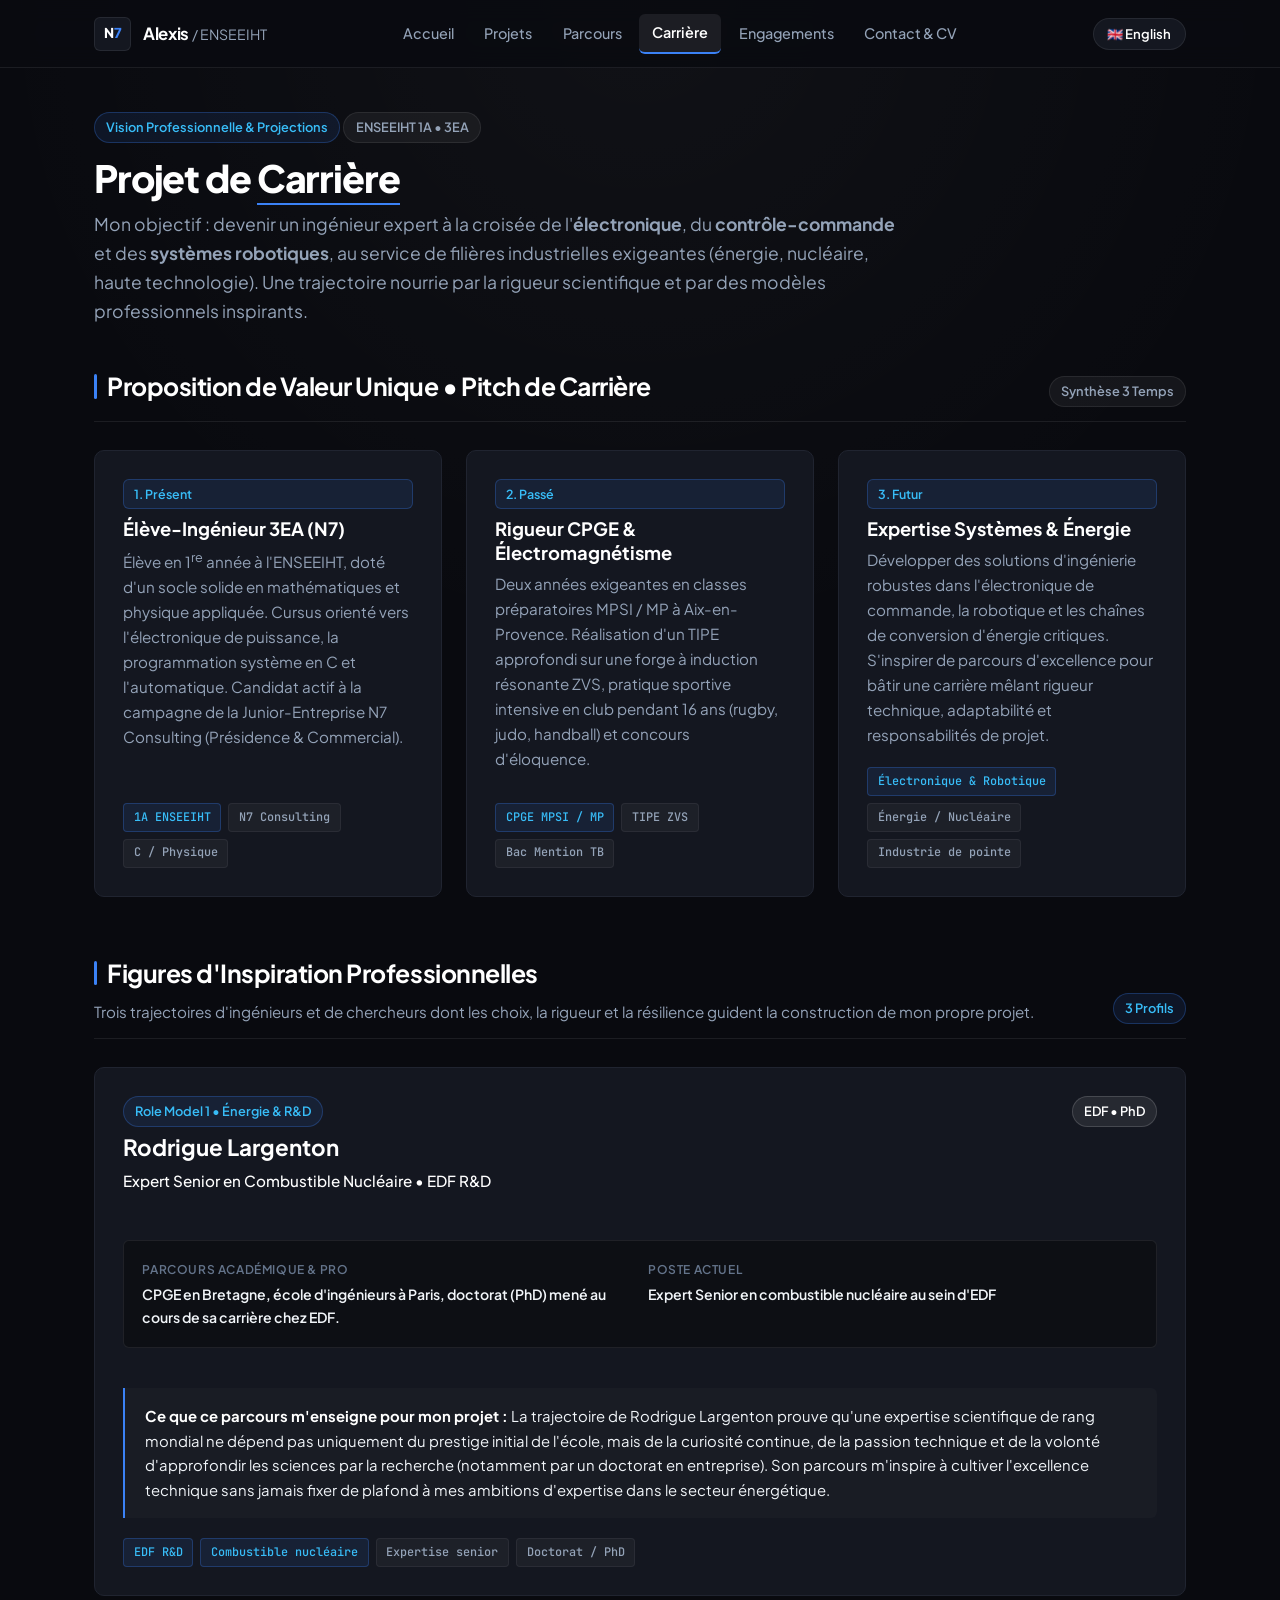
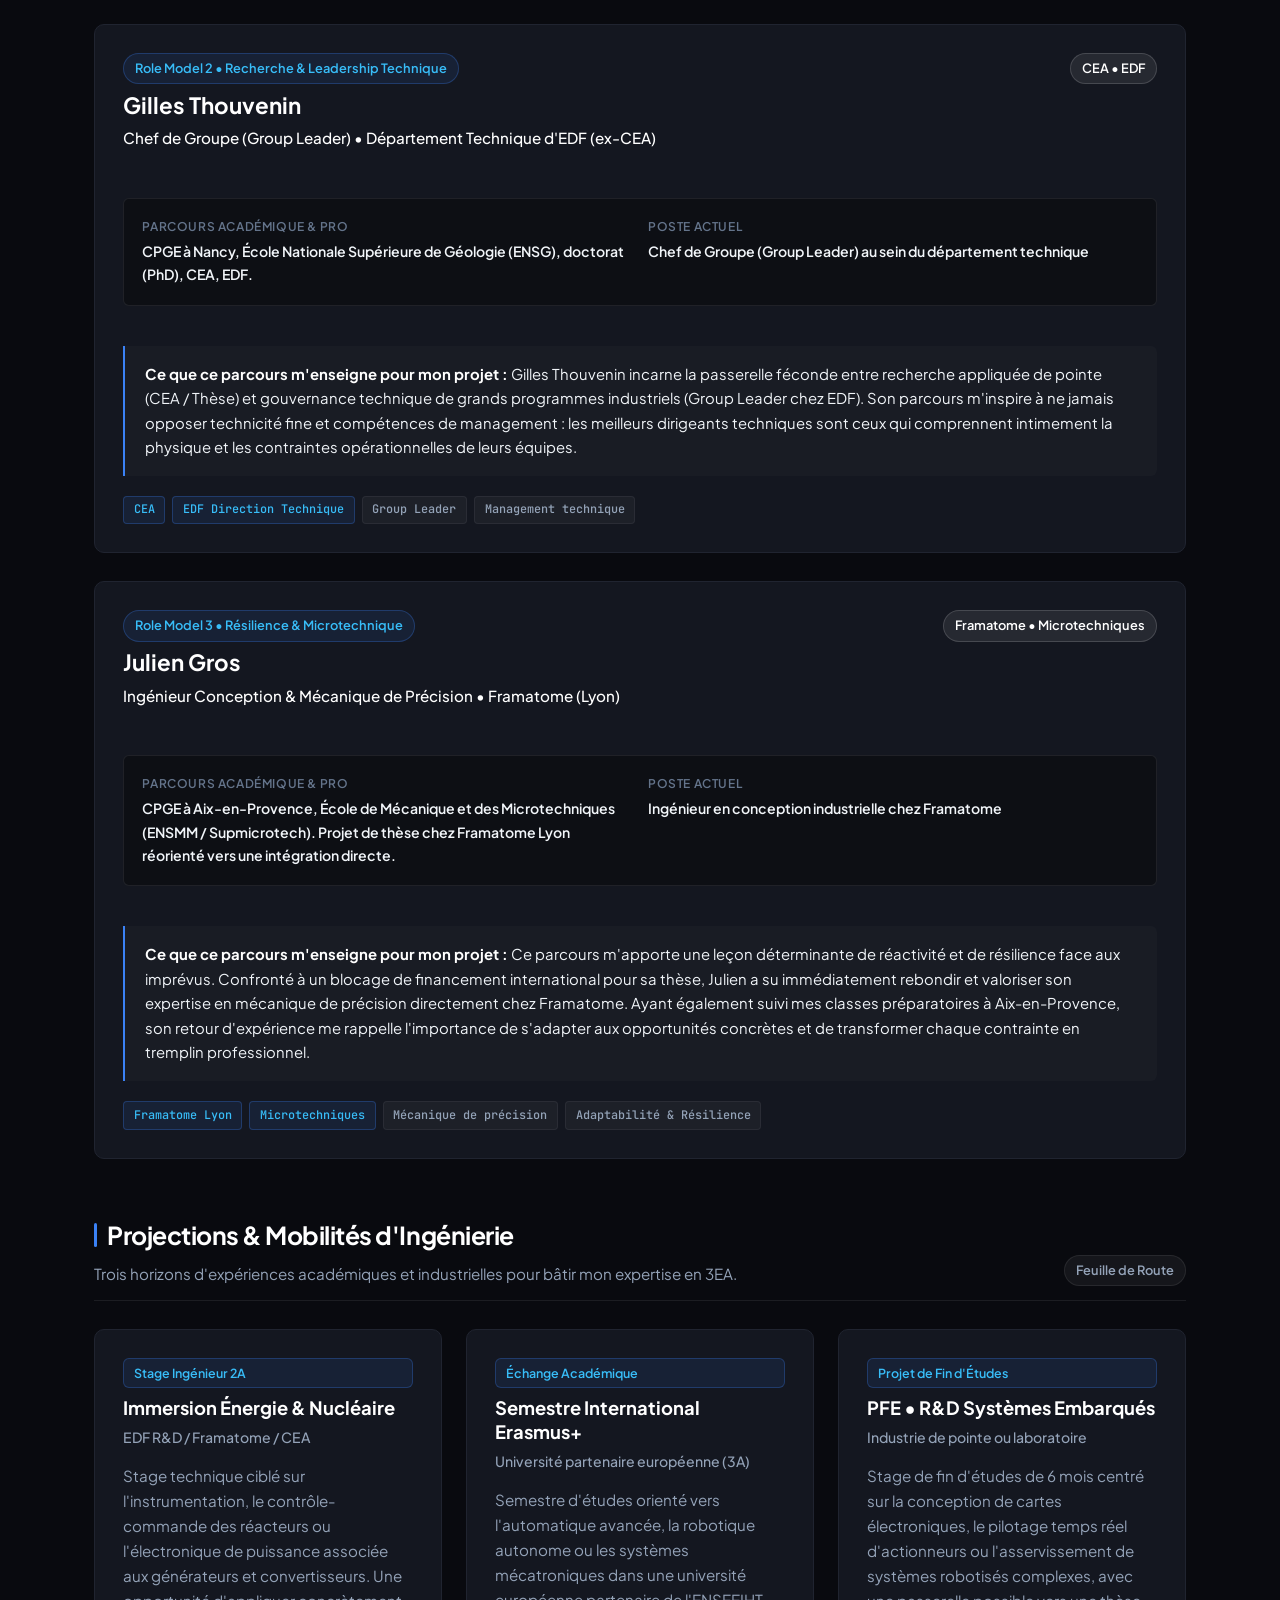
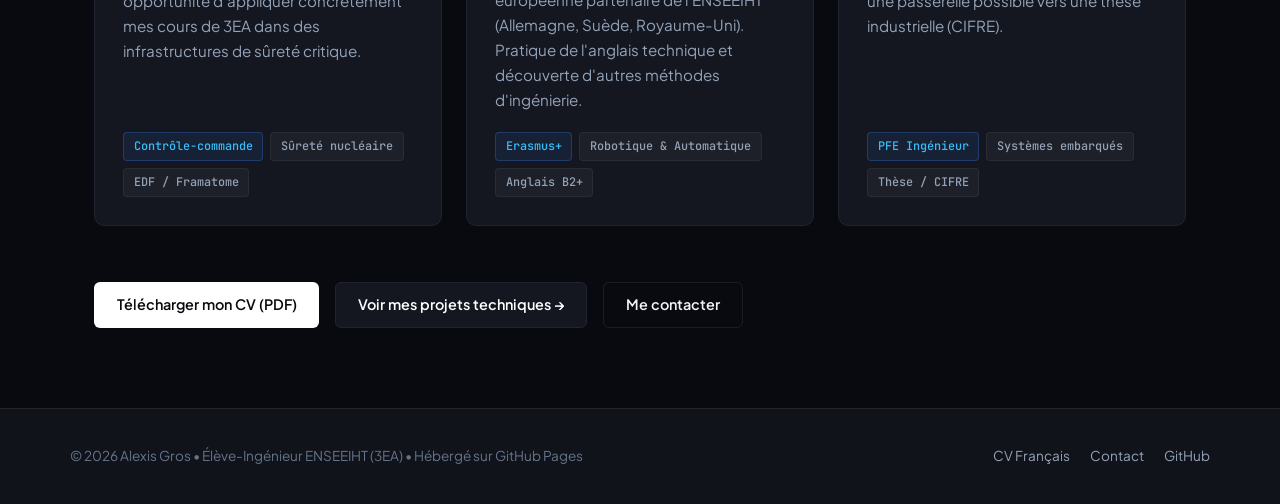
==== carriere.html @ be26bab7 "Ajout de la page Carriere avec pitch, 3 role models et mobilites" ====
<!DOCTYPE html>
<html lang="fr">
<head>
  <meta charset="UTF-8">
  <meta name="viewport" content="width=device-width, initial-scale=1.0">
  <meta name="description" content="Projet de carrière d'Alexis Gros — Élève-ingénieur à l'ENSEEIHT (3EA). Pitch professionnel, figures d'inspiration et projets de mobilité.">
  <title>Projet de Carrière — Alexis Gros (ENSEEIHT)</title>
  <link rel="stylesheet" href="./css/style.css">
</head>
<body>

  <!-- EN-TÊTE & NAVIGATION -->
  <header class="site-header">
    <div class="nav-container">
      <a href="./index.html" class="brand-link">
        <span class="brand-badge">N<span>7</span></span>
        <div>
          <span class="brand-text">Alexis</span>
          <span class="brand-sub">/ ENSEEIHT</span>
        </div>
      </a>

      <nav>
        <ul class="nav-menu">
          <li><a href="./index.html"><span class="lang-fr">Accueil</span><span class="lang-en">Home</span></a></li>
          <li><a href="./projets.html"><span class="lang-fr">Projets</span><span class="lang-en">Projects</span></a></li>
          <li><a href="./parcours.html"><span class="lang-fr">Parcours</span><span class="lang-en">Background</span></a></li>
          <li><a href="./carriere.html" class="active"><span class="lang-fr">Carrière</span><span class="lang-en">Careers</span></a></li>
          <li><a href="./engagements.html"><span class="lang-fr">Engagements</span><span class="lang-en">Leadership</span></a></li>
          <li><a href="./contact.html"><span class="lang-fr">Contact &amp; CV</span><span class="lang-en">Contact &amp; Resume</span></a></li>
        </ul>
      </nav>

      <div class="nav-actions">
        <button class="lang-toggle-btn" type="button" aria-label="Changer de langue">
          <span class="lang-fr">🇬🇧 English</span>
          <span class="lang-en">🇫🇷 Français</span>
        </button>
        <button class="mobile-toggle" type="button" aria-label="Menu" aria-expanded="false">☰</button>
      </div>
    </div>
  </header>

  <!-- CONTENU PRINCIPAL -->
  <main class="site-main">

    <div class="page-header">
      <div class="badges" style="margin-bottom: 0.75rem;">
        <span class="badge blue-detail"><span class="lang-fr">Vision Professionnelle &amp; Projections</span><span class="lang-en">Professional Vision &amp; Trajectory</span></span>
        <span class="badge">ENSEEIHT 1A &bull; 3EA</span>
      </div>
      <h1 class="page-title">
        <span class="lang-fr">Projet de <span class="accent">Carrière</span></span>
        <span class="lang-en">Career <span class="accent">Project</span></span>
      </h1>
      <p class="page-subtitle">
        <span class="lang-fr">
          Mon objectif : devenir un ingénieur expert à la croisée de l'<strong>électronique</strong>, du <strong>contrôle-commande</strong> et des <strong>systèmes robotiques</strong>, au service de filières industrielles exigeantes (énergie, nucléaire, haute technologie). Une trajectoire nourrie par la rigueur scientifique et par des modèles professionnels inspirants.
        </span>
        <span class="lang-en">
          My goal: to become an expert engineer at the intersection of <strong>electronics</strong>, <strong>control engineering</strong>, and <strong>robotics</strong>, serving high-consequence industries (energy, nuclear power, advanced systems). A trajectory forged by scientific rigor and guided by inspiring professional role models.
        </span>
      </p>
    </div>

    <!-- ELEVATOR PITCH / PROPOSITION DE VALEUR -->
    <div class="section-block">
      <div class="section-header-row">
        <h2 class="section-title">
          <span class="lang-fr">Proposition de Valeur Unique &bull; Pitch de Carrière</span>
          <span class="lang-en">Unique Value Proposition &bull; Career Pitch</span>
        </h2>
        <span class="badge"><span class="lang-fr">Synthèse 3 Temps</span><span class="lang-en">3-Stage Framework</span></span>
      </div>

      <div class="grid-3">
        <!-- 1. Présent -->
        <div class="card">
          <div class="project-badge-context"><span class="lang-fr">1. Présent</span><span class="lang-en">1. Present</span></div>
          <h3 class="card-title" style="font-size: 1.15rem;">
            <span class="lang-fr">Élève-Ingénieur 3EA (N7)</span>
            <span class="lang-en">3EA Engineering Student (N7)</span>
          </h3>
          <p class="card-desc">
            <span class="lang-fr">
              Élève en 1<sup>re</sup> année à l'ENSEEIHT, doté d'un socle solide en mathématiques et physique appliquée. Cursus orienté vers l'électronique de puissance, la programmation système en C et l'automatique. Candidat actif à la campagne de la Junior-Entreprise N7 Consulting (Présidence &amp; Commercial).
            </span>
            <span class="lang-en">
              First-year engineering student at ENSEEIHT with strong foundations in applied physics and mathematics. Focus on power electronics, low-level C programming, and control theory. Active candidate in N7 Consulting Junior Enterprise leadership campaign.
            </span>
          </p>
          <div class="tag-list">
            <span class="tag accent">1A ENSEEIHT</span>
            <span class="tag">N7 Consulting</span>
            <span class="tag">C / Physique</span>
          </div>
        </div>

        <!-- 2. Passé -->
        <div class="card">
          <div class="project-badge-context"><span class="lang-fr">2. Passé</span><span class="lang-en">2. Past</span></div>
          <h3 class="card-title" style="font-size: 1.15rem;">
            <span class="lang-fr">Rigueur CPGE &amp; Électromagnétisme</span>
            <span class="lang-en">CPGE Discipline &amp; Physics</span>
          </h3>
          <p class="card-desc">
            <span class="lang-fr">
              Deux années exigeantes en classes préparatoires MPSI / MP à Aix-en-Provence. Réalisation d'un TIPE approfondi sur une forge à induction résonante ZVS, pratique sportive intensive en club pendant 16 ans (rugby, judo, handball) et concours d'éloquence.
            </span>
            <span class="lang-en">
              Two demanding years in collegiate STEM preparatory classes (MPSI / MP) in Aix-en-Provence. Completed in-depth research on a ZVS resonant induction furnace (TIPE), 16 years of club athletics, and eloquence contests.
            </span>
          </p>
          <div class="tag-list">
            <span class="tag accent">CPGE MPSI / MP</span>
            <span class="tag">TIPE ZVS</span>
            <span class="tag">Bac Mention TB</span>
          </div>
        </div>

        <!-- 3. Futur -->
        <div class="card">
          <div class="project-badge-context"><span class="lang-fr">3. Futur</span><span class="lang-en">3. Future</span></div>
          <h3 class="card-title" style="font-size: 1.15rem;">
            <span class="lang-fr">Expertise Systèmes &amp; Énergie</span>
            <span class="lang-en">Systems &amp; Energy Expertise</span>
          </h3>
          <p class="card-desc">
            <span class="lang-fr">
              Développer des solutions d'ingénierie robustes dans l'électronique de commande, la robotique et les chaînes de conversion d'énergie critiques. S'inspirer de parcours d'excellence pour bâtir une carrière mêlant rigueur technique, adaptabilité et responsabilités de projet.
            </span>
            <span class="lang-en">
              Engineer dependable solutions in electronic control systems, autonomous robotics, and critical energy conversion loops. Build a career combining technical mastery, adaptability, and high-stakes engineering leadership.
            </span>
          </p>
          <div class="tag-list">
            <span class="tag accent">Électronique &amp; Robotique</span>
            <span class="tag">Énergie / Nucléaire</span>
            <span class="tag">Industrie de pointe</span>
          </div>
        </div>
      </div>
    </div>

    <!-- FIGURES D'INSPIRATION / ROLE MODELS -->
    <div class="section-block">
      <div class="section-header-row">
        <div>
          <h2 class="section-title">
            <span class="lang-fr">Figures d'Inspiration Professionnelles</span>
            <span class="lang-en">Professional Role Models</span>
          </h2>
          <p style="font-size: 0.95rem; color: var(--text-secondary); margin-top: 0.35rem; margin-bottom: 0;">
            <span class="lang-fr">Trois trajectoires d'ingénieurs et de chercheurs dont les choix, la rigueur et la résilience guident la construction de mon propre projet.</span>
            <span class="lang-en">Three engineer and researcher trajectories whose choices, technical discipline, and resilience guide my career choices.</span>
          </p>
        </div>
        <span class="badge blue-detail">3 Profils</span>
      </div>

      <div class="grid-1" style="gap: 1.75rem;">

        <!-- ROLE MODEL 1 : RODRIGUE LARGENTON -->
        <article class="card">
          <div style="display: flex; justify-content: space-between; align-items: flex-start; flex-wrap: wrap; gap: 0.75rem; margin-bottom: 0.85rem;">
            <div>
              <span class="badge blue-detail" style="margin-bottom: 0.4rem;">Role Model 1 &bull; Énergie &amp; R&amp;D</span>
              <h3 class="card-title" style="font-size: 1.4rem;">Rodrigue Largenton</h3>
              <div class="card-subtitle" style="font-size: 0.95rem; color: var(--text-white);">
                <span class="lang-fr">Expert Senior en Combustible Nucléaire &bull; EDF R&amp;D</span>
                <span class="lang-en">Senior Expert in Nuclear Fuel &bull; EDF R&amp;D</span>
              </div>
            </div>
            <span class="badge white">EDF &bull; PhD</span>
          </div>

          <div class="project-specs">
            <div class="spec-item">
              <div class="spec-label"><span class="lang-fr">Parcours académique &amp; pro</span><span class="lang-en">Career Path</span></div>
              <div class="spec-value">
                <span class="lang-fr">CPGE en Bretagne, école d'ingénieurs à Paris, doctorat (PhD) mené au cours de sa carrière chez EDF.</span>
                <span class="lang-en">Preparatory classes in Brittany, Paris engineering school, PhD completed during his career at EDF.</span>
              </div>
            </div>
            <div class="spec-item">
              <div class="spec-label"><span class="lang-fr">Poste actuel</span><span class="lang-en">Current Role</span></div>
              <div class="spec-value">
                <span class="lang-fr">Expert Senior en combustible nucléaire au sein d'EDF</span>
                <span class="lang-en">Senior Expert in nuclear fuel engineering at EDF</span>
              </div>
            </div>
          </div>

          <div class="project-note">
            <strong><span class="lang-fr">Ce que ce parcours m'enseigne pour mon projet :</span><span class="lang-en">Key Takeaways for My Career:</span></strong>
            <span class="lang-fr">
              La trajectoire de Rodrigue Largenton prouve qu'une expertise scientifique de rang mondial ne dépend pas uniquement du prestige initial de l'école, mais de la curiosité continue, de la passion technique et de la volonté d'approfondir les sciences par la recherche (notamment par un doctorat en entreprise). Son parcours m'inspire à cultiver l'excellence technique sans jamais fixer de plafond à mes ambitions d'expertise dans le secteur énergétique.
            </span>
            <span class="lang-en">
              Rodrigue Largenton's trajectory demonstrates that top-tier scientific expertise is not dictated solely by early academic prestige, but by relentless curiosity, technical dedication, and continuous doctoral-level research within industry. His path inspires me to pursue technical excellence and consider industrial research in the energy sector.
            </span>
          </div>

          <div class="tag-list">
            <span class="tag accent">EDF R&amp;D</span>
            <span class="tag accent">Combustible nucléaire</span>
            <span class="tag">Expertise senior</span>
            <span class="tag">Doctorat / PhD</span>
          </div>
        </article>

        <!-- ROLE MODEL 2 : GILLES THOUVENIN -->
        <article class="card">
          <div style="display: flex; justify-content: space-between; align-items: flex-start; flex-wrap: wrap; gap: 0.75rem; margin-bottom: 0.85rem;">
            <div>
              <span class="badge blue-detail" style="margin-bottom: 0.4rem;">Role Model 2 &bull; Recherche &amp; Leadership Technique</span>
              <h3 class="card-title" style="font-size: 1.4rem;">Gilles Thouvenin</h3>
              <div class="card-subtitle" style="font-size: 0.95rem; color: var(--text-white);">
                <span class="lang-fr">Chef de Groupe (Group Leader) &bull; Département Technique d'EDF (ex-CEA)</span>
                <span class="lang-en">Group Leader &bull; Technical Department at EDF (ex-CEA)</span>
              </div>
            </div>
            <span class="badge white">CEA &bull; EDF</span>
          </div>

          <div class="project-specs">
            <div class="spec-item">
              <div class="spec-label"><span class="lang-fr">Parcours académique &amp; pro</span><span class="lang-en">Career Path</span></div>
              <div class="spec-value">
                <span class="lang-fr">CPGE à Nancy, École Nationale Supérieure de Géologie (ENSG), doctorat (PhD), CEA, EDF.</span>
                <span class="lang-en">Preparatory classes in Nancy, ENSG engineering school, PhD, research at CEA, then EDF engineering.</span>
              </div>
            </div>
            <div class="spec-item">
              <div class="spec-label"><span class="lang-fr">Poste actuel</span><span class="lang-en">Current Role</span></div>
              <div class="spec-value">
                <span class="lang-fr">Chef de Groupe (Group Leader) au sein du département technique</span>
                <span class="lang-en">Group Leader at the EDF technical department</span>
              </div>
            </div>
          </div>

          <div class="project-note">
            <strong><span class="lang-fr">Ce que ce parcours m'enseigne pour mon projet :</span><span class="lang-en">Key Takeaways for My Career:</span></strong>
            <span class="lang-fr">
              Gilles Thouvenin incarne la passerelle féconde entre recherche appliquée de pointe (CEA / Thèse) et gouvernance technique de grands programmes industriels (Group Leader chez EDF). Son parcours m'inspire à ne jamais opposer technicité fine et compétences de management : les meilleurs dirigeants techniques sont ceux qui comprennent intimement la physique et les contraintes opérationnelles de leurs équipes.
            </span>
            <span class="lang-en">
              Gilles Thouvenin exemplifies the powerful connection between advanced applied research (CEA / PhD) and high-level industrial governance (Group Leader at EDF). His path demonstrates that technical depth and engineering management reinforce each other: top technical leaders are those with deep grounding in physical and operational constraints.
            </span>
          </div>

          <div class="tag-list">
            <span class="tag accent">CEA</span>
            <span class="tag accent">EDF Direction Technique</span>
            <span class="tag">Group Leader</span>
            <span class="tag">Management technique</span>
          </div>
        </article>

        <!-- ROLE MODEL 3 : JULIEN GROS -->
        <article class="card">
          <div style="display: flex; justify-content: space-between; align-items: flex-start; flex-wrap: wrap; gap: 0.75rem; margin-bottom: 0.85rem;">
            <div>
              <span class="badge blue-detail" style="margin-bottom: 0.4rem;">Role Model 3 &bull; Résilience &amp; Microtechnique</span>
              <h3 class="card-title" style="font-size: 1.4rem;">Julien Gros</h3>
              <div class="card-subtitle" style="font-size: 0.95rem; color: var(--text-white);">
                <span class="lang-fr">Ingénieur Conception &amp; Mécanique de Précision &bull; Framatome (Lyon)</span>
                <span class="lang-en">Design &amp; Precision Engineering Specialist &bull; Framatome (Lyon)</span>
              </div>
            </div>
            <span class="badge white">Framatome &bull; Microtechniques</span>
          </div>

          <div class="project-specs">
            <div class="spec-item">
              <div class="spec-label"><span class="lang-fr">Parcours académique &amp; pro</span><span class="lang-en">Career Path</span></div>
              <div class="spec-value">
                <span class="lang-fr">CPGE à Aix-en-Provence, École de Mécanique et des Microtechniques (ENSMM / Supmicrotech). Projet de thèse chez Framatome Lyon réorienté vers une intégration directe.</span>
                <span class="lang-en">CPGE in Aix-en-Provence, ENSMM microtechnology engineering. PhD plans at Framatome Lyon pivoted into direct career start.</span>
              </div>
            </div>
            <div class="spec-item">
              <div class="spec-label"><span class="lang-fr">Poste actuel</span><span class="lang-en">Current Role</span></div>
              <div class="spec-value">
                <span class="lang-fr">Ingénieur en conception industrielle chez Framatome</span>
                <span class="lang-en">Design engineer at Framatome nuclear components</span>
              </div>
            </div>
          </div>

          <div class="project-note">
            <strong><span class="lang-fr">Ce que ce parcours m'enseigne pour mon projet :</span><span class="lang-en">Key Takeaways for My Career:</span></strong>
            <span class="lang-fr">
              Ce parcours m'apporte une leçon déterminante de réactivité et de résilience face aux imprévus. Confronté à un blocage de financement international pour sa thèse, Julien a su immédiatement rebondir et valoriser son expertise en mécanique de précision directement chez Framatome. Ayant également suivi mes classes préparatoires à Aix-en-Provence, son retour d'expérience me rappelle l'importance de s'adapter aux opportunités concrètes et de transformer chaque contrainte en tremplin professionnel.
            </span>
            <span class="lang-en">
              This journey offers a vital lesson in resilience and agility. Faced with an international sponsorship constraint for his thesis, Julien immediately pivoted and deployed his microtechnology precision expertise directly into Framatome's nuclear components division. Sharing the same CPGE preparatory background in Aix-en-Provence, his experience reminds me to adapt swiftly and turn unforeseen challenges into career springboards.
            </span>
          </div>

          <div class="tag-list">
            <span class="tag accent">Framatome Lyon</span>
            <span class="tag accent">Microtechniques</span>
            <span class="tag">Mécanique de précision</span>
            <span class="tag">Adaptabilité &amp; Résilience</span>
          </div>
        </article>

      </div>
    </div>

    <!-- PROJETS DE MOBILITÉ & EXPÉRIENCES CIBLES -->
    <div class="section-block">
      <div class="section-header-row">
        <div>
          <h2 class="section-title">
            <span class="lang-fr">Projections &amp; Mobilités d'Ingénierie</span>
            <span class="lang-en">Engineering Milestones &amp; Mobility</span>
          </h2>
          <p style="font-size: 0.95rem; color: var(--text-secondary); margin-top: 0.35rem; margin-bottom: 0;">
            <span class="lang-fr">Trois horizons d'expériences académiques et industrielles pour bâtir mon expertise en 3EA.</span>
            <span class="lang-en">Three academic and industrial targets structured to build my 3EA specialization.</span>
          </p>
        </div>
        <span class="badge"><span class="lang-fr">Feuille de Route</span><span class="lang-en">Roadmap</span></span>
      </div>

      <div class="grid-3">

        <!-- Mobilité 1 -->
        <div class="card">
          <div class="project-badge-context"><span class="lang-fr">Stage Ingénieur 2A</span><span class="lang-en">2nd Year Internship</span></div>
          <h3 class="card-title" style="font-size: 1.15rem;">
            <span class="lang-fr">Immersion Énergie &amp; Nucléaire</span>
            <span class="lang-en">Energy &amp; Nuclear Immersion</span>
          </h3>
          <div class="card-subtitle">
            <span class="lang-fr">EDF R&amp;D / Framatome / CEA</span>
            <span class="lang-en">EDF R&amp;D / Framatome / CEA</span>
          </div>
          <p class="card-desc">
            <span class="lang-fr">
              Stage technique ciblé sur l'instrumentation, le contrôle-commande des réacteurs ou l'électronique de puissance associée aux générateurs et convertisseurs. Une opportunité d'appliquer concrètement mes cours de 3EA dans des infrastructures de sûreté critique.
            </span>
            <span class="lang-en">
              Engineering internship focused on instrumentation, reactor control loops, or power electronics for conversion systems. An opportunity to deploy 3EA engineering fundamentals in mission-critical safety environments.
            </span>
          </p>
          <div class="tag-list">
            <span class="tag accent">Contrôle-commande</span>
            <span class="tag">Sûreté nucléaire</span>
            <span class="tag">EDF / Framatome</span>
          </div>
        </div>

        <!-- Mobilité 2 -->
        <div class="card">
          <div class="project-badge-context"><span class="lang-fr">Échange Académique</span><span class="lang-en">Academic Exchange</span></div>
          <h3 class="card-title" style="font-size: 1.15rem;">
            <span class="lang-fr">Semestre International Erasmus+</span>
            <span class="lang-en">International Erasmus+ Semester</span>
          </h3>
          <div class="card-subtitle">
            <span class="lang-fr">Université partenaire européenne (3A)</span>
            <span class="lang-en">European Partner University (Year 3)</span>
          </div>
          <p class="card-desc">
            <span class="lang-fr">
              Semestre d'études orienté vers l'automatique avancée, la robotique autonome ou les systèmes mécatroniques dans une université européenne partenaire de l'ENSEEIHT (Allemagne, Suède, Royaume-Uni). Pratique de l'anglais technique et découverte d'autres méthodes d'ingénierie.
            </span>
            <span class="lang-en">
              Exchange semester in advanced control theory, autonomous robotics, or mechatronics at an ENSEEIHT European partner university. Immersion in technical English and multinational engineering methodologies.
            </span>
          </p>
          <div class="tag-list">
            <span class="tag accent">Erasmus+</span>
            <span class="tag">Robotique &amp; Automatique</span>
            <span class="tag">Anglais B2+</span>
          </div>
        </div>

        <!-- Mobilité 3 -->
        <div class="card">
          <div class="project-badge-context"><span class="lang-fr">Projet de Fin d'Études</span><span class="lang-en">Master's Thesis / PFE</span></div>
          <h3 class="card-title" style="font-size: 1.15rem;">
            <span class="lang-fr">PFE &bull; R&amp;D Systèmes Embarqués</span>
            <span class="lang-en">Master Thesis &bull; Embedded R&amp;D</span>
          </h3>
          <div class="card-subtitle">
            <span class="lang-fr">Industrie de pointe ou laboratoire</span>
            <span class="lang-en">Advanced Industry or Research Lab</span>
          </div>
          <p class="card-desc">
            <span class="lang-fr">
              Stage de fin d'études de 6 mois centré sur la conception de cartes électroniques, le pilotage temps réel d'actionneurs ou l'asservissement de systèmes robotisés complexes, avec une passerelle possible vers une thèse industrielle (CIFRE).
            </span>
            <span class="lang-en">
              6-month capstone thesis centered on custom PCB hardware design, real-time actuator control, or advanced robotic feedback systems, keeping open the possibility of an industrial PhD (CIFRE).
            </span>
          </p>
          <div class="tag-list">
            <span class="tag accent">PFE Ingénieur</span>
            <span class="tag">Systèmes embarqués</span>
            <span class="tag">Thèse / CIFRE</span>
          </div>
        </div>

      </div>
    </div>

    <!-- BOUTONS D'ACTION -->
    <div style="display: flex; gap: 1rem; flex-wrap: wrap; margin-top: 1rem;">
      <a href="./cv.pdf" target="_blank" class="btn btn-primary">
        <span class="lang-fr">Télécharger mon CV (PDF)</span>
        <span class="lang-en">Download Resume (PDF)</span>
      </a>
      <a href="./projets.html" class="btn btn-secondary">
        <span class="lang-fr">Voir mes projets techniques &rarr;</span>
        <span class="lang-en">View Technical Projects &rarr;</span>
      </a>
      <a href="./contact.html" class="btn btn-outline">
        <span class="lang-fr">Me contacter</span>
        <span class="lang-en">Contact Me</span>
      </a>
    </div>

  </main>

  <!-- PIED DE PAGE -->
  <footer class="site-footer">
    <div class="footer-content">
      <div>
        &copy; 2026 Alexis Gros &bull; Élève-Ingénieur ENSEEIHT (3EA) &bull; 
        <span class="lang-fr">Hébergé sur GitHub Pages</span>
        <span class="lang-en">Hosted on GitHub Pages</span>
      </div>
      <div class="footer-links">
        <a href="./cv.pdf" target="_blank"><span class="lang-fr">CV Français</span><span class="lang-en">French Resume</span></a>
        <a href="./contact.html">Contact</a>
        <a href="https://github.com/Alexis-Gros/portfolio" target="_blank" rel="noopener">GitHub</a>
      </div>
    </div>
  </footer>

  <script src="./js/main.js"></script>
</body>
</html>
---- css/style.css ----
/* ==========================================================================
   E-PORTFOLIO ALEXIS GROS - ENSEEIHT 3EA
   Palette : Monochrome moderne (Nuances de Noir & Blanc, Détails en Bleu)
   ========================================================================== */

@import url('https://fonts.googleapis.com/css2?family=Plus+Jakarta+Sans:wght@300;400;500;600;700;800&family=JetBrains+Mono:wght@400;500;600&display=swap');

:root {
  /* Nuances sombres (Noirs profonds, anthracite, ardoise sobre) */
  --bg-body: #090a0f;
  --bg-surface: #11131a;
  --bg-card: #141720;
  --bg-card-hover: #1b1e2a;
  --bg-subtle: #222634;
  
  /* Nuances de blanc & gris clair */
  --text-white: #ffffff;
  --text-primary: #f1f5f9;
  --text-secondary: #94a3b8;
  --text-muted: #64748b;
  
  /* Détails en bleu (Accents précis et mesurés) */
  --blue-primary: #2563eb;
  --blue-hover: #1d4ed8;
  --blue-accent: #3b82f6;
  --blue-cyan: #38bdf8;
  --blue-subtle: rgba(59, 130, 246, 0.10);
  --blue-subtle-border: rgba(59, 130, 246, 0.28);
  
  /* Bordures monochromes */
  --border-subtle: rgba(255, 255, 255, 0.08);
  --border-card: #202430;
  --border-focus: rgba(59, 130, 246, 0.45);
  
  /* Ombres sobres */
  --shadow-sm: 0 2px 8px rgba(0, 0, 0, 0.5);
  --shadow-md: 0 8px 24px -4px rgba(0, 0, 0, 0.6);
  --shadow-lg: 0 16px 36px -6px rgba(0, 0, 0, 0.7);
  
  /* Rayons & Transitions */
  --radius-sm: 6px;
  --radius-md: 10px;
  --radius-lg: 16px;
  --radius-full: 9999px;
  --transition: all 0.2s cubic-bezier(0.16, 1, 0.3, 1);
}

/* --------------------------------------------------
   BILINGUISME INSTANTANÉ (CSS Pur)
   -------------------------------------------------- */
html[lang="fr"] .lang-en {
  display: none !important;
}
html[lang="en"] .lang-fr {
  display: none !important;
}

/* --------------------------------------------------
   RESET & BASE
   -------------------------------------------------- */
*, *::before, *::after {
  box-sizing: border-box;
  margin: 0;
  padding: 0;
}

html {
  scroll-behavior: smooth;
  font-size: 16px;
}

body {
  font-family: 'Plus Jakarta Sans', -apple-system, BlinkMacSystemFont, 'Segoe UI', Roboto, sans-serif;
  background-color: var(--bg-body);
  color: var(--text-primary);
  line-height: 1.65;
  min-height: 100vh;
  display: flex;
  flex-direction: column;
  -webkit-font-smoothing: antialiased;
  background-image: 
    radial-gradient(circle at 50% 0%, rgba(255, 255, 255, 0.03) 0%, transparent 60%);
  background-attachment: fixed;
}

a {
  color: var(--blue-accent);
  text-decoration: none;
  transition: var(--transition);
}

a:hover {
  color: var(--text-white);
}

img {
  max-width: 100%;
  display: block;
}

/* --------------------------------------------------
   HEADER & NAVIGATION
   -------------------------------------------------- */
header.site-header {
  position: sticky;
  top: 0;
  z-index: 1000;
  background: rgba(10, 11, 16, 0.88);
  backdrop-filter: blur(12px);
  -webkit-backdrop-filter: blur(12px);
  border-bottom: 1px solid var(--border-subtle);
}

.nav-container {
  max-width: 1140px;
  margin: 0 auto;
  padding: 0.85rem 1.5rem;
  display: flex;
  justify-content: space-between;
  align-items: center;
  gap: 1.5rem;
}

.brand-link {
  display: flex;
  align-items: center;
  gap: 0.75rem;
  text-decoration: none;
}

.brand-badge {
  background: var(--bg-card);
  color: var(--text-white);
  border: 1px solid var(--border-subtle);
  font-weight: 800;
  font-size: 0.85rem;
  padding: 0.3rem 0.55rem;
  border-radius: var(--radius-sm);
  letter-spacing: -0.02em;
}

.brand-badge span {
  color: var(--blue-accent);
}

.brand-text {
  font-size: 1.05rem;
  font-weight: 700;
  color: var(--text-white);
  letter-spacing: -0.02em;
}

.brand-sub {
  font-weight: 400;
  color: var(--text-secondary);
  font-size: 0.88rem;
}

.nav-menu {
  display: flex;
  align-items: center;
  gap: 0.3rem;
  list-style: none;
}

.nav-menu a {
  display: inline-block;
  padding: 0.45rem 0.8rem;
  font-size: 0.9rem;
  font-weight: 500;
  color: var(--text-secondary);
  border-radius: var(--radius-sm);
  transition: var(--transition);
}

.nav-menu a:hover {
  color: var(--text-white);
  background: rgba(255, 255, 255, 0.05);
}

.nav-menu a.active {
  color: var(--text-white);
  background: rgba(255, 255, 255, 0.08);
  border-bottom: 2px solid var(--blue-accent);
  font-weight: 600;
}

.nav-actions {
  display: flex;
  align-items: center;
  gap: 0.85rem;
}

/* Bouton bilingue */
.lang-toggle-btn {
  background: var(--bg-card);
  color: var(--text-white);
  border: 1px solid var(--border-subtle);
  padding: 0.4rem 0.85rem;
  border-radius: var(--radius-full);
  font-family: inherit;
  font-size: 0.82rem;
  font-weight: 600;
  cursor: pointer;
  display: inline-flex;
  align-items: center;
  gap: 0.45rem;
  transition: var(--transition);
}

.lang-toggle-btn:hover {
  background: var(--bg-subtle);
  border-color: var(--blue-accent);
  color: var(--text-white);
}

/* Burger menu mobile */
.mobile-toggle {
  display: none;
  background: none;
  border: none;
  color: var(--text-white);
  font-size: 1.5rem;
  cursor: pointer;
  padding: 0.25rem;
}

/* --------------------------------------------------
   MAIN CONTAINER & TYPOGRAPHIE
   -------------------------------------------------- */
main.site-main {
  flex: 1;
  max-width: 1140px;
  width: 100%;
  margin: 0 auto;
  padding: 2.75rem 1.5rem 5rem;
}

.page-header {
  margin-bottom: 2.5rem;
}

.page-title {
  font-size: 2.35rem;
  font-weight: 800;
  letter-spacing: -0.03em;
  color: var(--text-white);
  line-height: 1.2;
  margin-bottom: 0.6rem;
}

.page-title span.accent {
  color: var(--text-white);
  border-bottom: 2px solid var(--blue-accent);
  padding-bottom: 2px;
}

.page-subtitle {
  font-size: 1.1rem;
  color: var(--text-secondary);
  max-width: 820px;
  line-height: 1.65;
}

/* --------------------------------------------------
   HERO BANNER (ACCUEIL)
   -------------------------------------------------- */
.hero-card {
  background: var(--bg-surface);
  border: 1px solid var(--border-card);
  border-radius: var(--radius-lg);
  padding: 2.75rem;
  margin-bottom: 3rem;
  display: grid;
  grid-template-columns: 1fr 260px;
  gap: 2.5rem;
  align-items: center;
  position: relative;
  box-shadow: var(--shadow-md);
}

.hero-content {
  position: relative;
  z-index: 1;
}

.hero-badges {
  display: flex;
  flex-wrap: wrap;
  gap: 0.5rem;
  margin-bottom: 1.25rem;
}

.hero-name {
  font-size: 2.75rem;
  font-weight: 800;
  letter-spacing: -0.035em;
  color: var(--text-white);
  line-height: 1.1;
  margin-bottom: 0.4rem;
}

.hero-role {
  font-size: 1.2rem;
  font-weight: 600;
  color: var(--text-white);
  margin-bottom: 1.25rem;
  display: flex;
  align-items: center;
  gap: 0.5rem;
  flex-wrap: wrap;
}

.hero-role-tag {
  color: var(--blue-cyan);
  font-size: 0.95rem;
}

.hero-desc {
  font-size: 1.05rem;
  color: var(--text-secondary);
  line-height: 1.7;
  margin-bottom: 1.75rem;
  max-width: 640px;
}

.hero-actions {
  display: flex;
  flex-wrap: wrap;
  gap: 0.85rem;
}

.hero-avatar-box {
  display: flex;
  flex-direction: column;
  align-items: center;
  text-align: center;
  position: relative;
  z-index: 1;
}

.hero-avatar {
  width: 200px;
  height: 200px;
  border-radius: 50%;
  object-fit: cover;
  border: 2px solid var(--border-subtle);
  box-shadow: 0 4px 20px rgba(0, 0, 0, 0.6);
  margin-bottom: 1rem;
  transition: var(--transition);
}

.hero-avatar:hover {
  border-color: var(--blue-accent);
}

.hero-avatar-caption {
  font-size: 0.85rem;
  color: var(--text-secondary);
  font-weight: 500;
}

/* --------------------------------------------------
   BOUTONS & BADGES
   -------------------------------------------------- */
.btn {
  display: inline-flex;
  align-items: center;
  justify-content: center;
  gap: 0.55rem;
  padding: 0.65rem 1.35rem;
  border-radius: var(--radius-sm);
  font-size: 0.9rem;
  font-weight: 600;
  text-decoration: none;
  cursor: pointer;
  transition: var(--transition);
  font-family: inherit;
  border: 1px solid transparent;
  user-select: none;
}

.btn-primary {
  background: var(--text-white);
  color: var(--bg-body);
}

.btn-primary:hover {
  background: #e2e8f0;
  color: var(--bg-body);
  transform: translateY(-2px);
  box-shadow: var(--shadow-sm);
}

.btn-blue {
  background: var(--blue-primary);
  color: var(--text-white);
}

.btn-blue:hover {
  background: var(--blue-hover);
  color: var(--text-white);
  transform: translateY(-2px);
}

.btn-secondary {
  background: var(--bg-card);
  color: var(--text-white);
  border: 1px solid var(--border-card);
}

.btn-secondary:hover {
  background: var(--bg-card-hover);
  border-color: rgba(255, 255, 255, 0.2);
  color: var(--text-white);
  transform: translateY(-2px);
}

.btn-outline {
  background: transparent;
  color: var(--text-primary);
  border: 1px solid var(--border-subtle);
}

.btn-outline:hover {
  background: rgba(255, 255, 255, 0.05);
  border-color: var(--blue-accent);
  color: var(--text-white);
}

.badge {
  display: inline-flex;
  align-items: center;
  gap: 0.35rem;
  font-size: 0.8rem;
  font-weight: 600;
  padding: 0.25rem 0.7rem;
  border-radius: var(--radius-full);
  background: rgba(255, 255, 255, 0.05);
  color: var(--text-secondary);
  border: 1px solid var(--border-subtle);
}

.badge.blue-detail {
  background: var(--blue-subtle);
  color: var(--blue-cyan);
  border-color: var(--blue-subtle-border);
}

.badge.white {
  background: rgba(255, 255, 255, 0.08);
  color: var(--text-white);
  border-color: rgba(255, 255, 255, 0.15);
}

/* --------------------------------------------------
   GRILLES & CARTES
   -------------------------------------------------- */
.grid-1 {
  display: grid;
  grid-template-columns: 1fr;
  gap: 1.5rem;
}

.grid-2 {
  display: grid;
  grid-template-columns: repeat(2, 1fr);
  gap: 1.5rem;
}

.grid-3 {
  display: grid;
  grid-template-columns: repeat(3, 1fr);
  gap: 1.5rem;
}

.card {
  background: var(--bg-card);
  border: 1px solid var(--border-card);
  border-radius: var(--radius-md);
  padding: 1.75rem;
  display: flex;
  flex-direction: column;
  transition: var(--transition);
  position: relative;
}

.card:hover {
  background: var(--bg-card-hover);
  border-color: rgba(255, 255, 255, 0.18);
  transform: translateY(-2px);
  box-shadow: var(--shadow-sm);
}

.card-icon {
  width: 40px;
  height: 40px;
  border-radius: var(--radius-sm);
  background: rgba(255, 255, 255, 0.04);
  border: 1px solid var(--border-subtle);
  color: var(--blue-accent);
  display: flex;
  align-items: center;
  justify-content: center;
  font-size: 1.2rem;
  margin-bottom: 1.25rem;
}

.card-title {
  font-size: 1.25rem;
  font-weight: 700;
  color: var(--text-white);
  margin-bottom: 0.35rem;
  line-height: 1.3;
}

.card-subtitle {
  font-size: 0.88rem;
  color: var(--text-secondary);
  font-weight: 500;
  margin-bottom: 0.85rem;
}

.card-desc {
  font-size: 0.95rem;
  color: var(--text-secondary);
  line-height: 1.65;
  margin-bottom: 1.25rem;
}

.tag-list {
  display: flex;
  flex-wrap: wrap;
  gap: 0.45rem;
  margin-top: auto;
}

.tag {
  font-family: 'JetBrains Mono', monospace;
  font-size: 0.74rem;
  font-weight: 500;
  padding: 0.22rem 0.6rem;
  border-radius: 4px;
  background: rgba(255, 255, 255, 0.04);
  color: var(--text-secondary);
  border: 1px solid rgba(255, 255, 255, 0.06);
}

.tag.accent {
  background: var(--blue-subtle);
  color: var(--blue-cyan);
  border-color: var(--blue-subtle-border);
}

/* --------------------------------------------------
   SECTIONS & TITRES DE BLOCS
   -------------------------------------------------- */
.section-block {
  margin-bottom: 3.5rem;
}

.section-header-row {
  display: flex;
  justify-content: space-between;
  align-items: flex-end;
  margin-bottom: 1.75rem;
  border-bottom: 1px solid var(--border-subtle);
  padding-bottom: 0.85rem;
}

.section-title {
  font-size: 1.55rem;
  font-weight: 700;
  color: var(--text-white);
  letter-spacing: -0.02em;
  display: flex;
  align-items: center;
  gap: 0.65rem;
}

.section-title::before {
  content: '';
  display: inline-block;
  width: 3px;
  height: 1em;
  background: var(--blue-accent);
  border-radius: 2px;
}

/* --------------------------------------------------
   PAGE PROJETS (FICHES DÉTAILLÉES)
   -------------------------------------------------- */
.project-card {
  background: var(--bg-card);
  border: 1px solid var(--border-card);
  border-radius: var(--radius-md);
  padding: 2rem;
  margin-bottom: 1.75rem;
  transition: var(--transition);
}

.project-card:hover {
  border-color: rgba(255, 255, 255, 0.18);
  box-shadow: var(--shadow-sm);
}

.project-header {
  display: flex;
  justify-content: space-between;
  align-items: flex-start;
  gap: 1rem;
  margin-bottom: 1rem;
}

.project-badge-context {
  font-size: 0.78rem;
  font-weight: 600;
  color: var(--blue-cyan);
  background: var(--blue-subtle);
  padding: 0.25rem 0.65rem;
  border-radius: var(--radius-sm);
  border: 1px solid var(--blue-subtle-border);
  display: inline-block;
  margin-bottom: 0.5rem;
}

.project-specs {
  display: grid;
  grid-template-columns: repeat(auto-fit, minmax(220px, 1fr));
  gap: 1rem;
  background: rgba(0, 0, 0, 0.35);
  padding: 1.15rem;
  border-radius: var(--radius-sm);
  border: 1px solid var(--border-subtle);
  margin: 1.25rem 0;
}

.spec-item {
  font-size: 0.88rem;
}

.spec-label {
  color: var(--text-muted);
  font-size: 0.75rem;
  text-transform: uppercase;
  letter-spacing: 0.05em;
  margin-bottom: 0.2rem;
  font-weight: 600;
}

.spec-value {
  color: var(--text-primary);
  font-weight: 600;
}

.project-note {
  background: rgba(255, 255, 255, 0.02);
  border-left: 2px solid var(--blue-accent);
  padding: 1rem 1.25rem;
  border-radius: 0 var(--radius-sm) var(--radius-sm) 0;
  margin: 1.25rem 0;
  font-size: 0.93rem;
  color: var(--text-primary);
  line-height: 1.65;
}

.project-note strong {
  color: var(--text-white);
}

/* --------------------------------------------------
   TIMELINE (PARCOURS & EXPÉRIENCES)
   -------------------------------------------------- */
.timeline-modern {
  position: relative;
  padding-left: 2rem;
  margin: 2rem 0;
}

.timeline-modern::before {
  content: '';
  position: absolute;
  top: 0.5rem;
  bottom: 0.5rem;
  left: 6px;
  width: 2px;
  background: var(--border-card);
}

.timeline-entry {
  position: relative;
  margin-bottom: 2.5rem;
}

.timeline-entry::before {
  content: '';
  position: absolute;
  left: -2rem;
  top: 0.45rem;
  width: 14px;
  height: 14px;
  border-radius: 50%;
  background: var(--bg-body);
  border: 2px solid var(--blue-accent);
}

.timeline-period {
  font-family: 'JetBrains Mono', monospace;
  font-size: 0.82rem;
  font-weight: 600;
  color: var(--blue-cyan);
  margin-bottom: 0.3rem;
}

.timeline-role {
  font-size: 1.25rem;
  font-weight: 700;
  color: var(--text-white);
  margin-bottom: 0.2rem;
}

.timeline-location {
  font-size: 0.95rem;
  font-weight: 500;
  color: var(--text-secondary);
  margin-bottom: 0.75rem;
}

.timeline-desc {
  font-size: 0.95rem;
  color: var(--text-secondary);
  line-height: 1.65;
}

/* --------------------------------------------------
   CONTACT CARD & RESUME
   -------------------------------------------------- */
.contact-hero-card {
  background: var(--bg-surface);
  border: 1px solid var(--border-card);
  border-radius: var(--radius-lg);
  padding: 2.5rem;
  display: flex;
  align-items: center;
  gap: 2rem;
  margin-bottom: 2.5rem;
  box-shadow: var(--shadow-sm);
  flex-wrap: wrap;
}

.contact-avatar {
  width: 120px;
  height: 120px;
  border-radius: 50%;
  object-fit: cover;
  border: 2px solid var(--border-subtle);
  flex-shrink: 0;
}

.contact-info {
  flex: 1;
  min-width: 250px;
}

.contact-name {
  font-size: 1.75rem;
  font-weight: 800;
  color: var(--text-white);
  margin-bottom: 0.25rem;
}

.contact-title {
  font-size: 1.05rem;
  color: var(--text-secondary);
  font-weight: 600;
  margin-bottom: 0.85rem;
}

.contact-detail-list {
  display: flex;
  flex-direction: column;
  gap: 0.45rem;
  font-size: 0.93rem;
  color: var(--text-secondary);
}

.contact-detail-list strong {
  color: var(--text-white);
}

/* --------------------------------------------------
   FOOTER
   -------------------------------------------------- */
footer.site-footer {
  background: var(--bg-surface);
  border-top: 1px solid var(--border-subtle);
  padding: 2.25rem 1.5rem;
  color: var(--text-muted);
  font-size: 0.85rem;
  text-align: center;
  margin-top: auto;
}

.footer-content {
  max-width: 1140px;
  margin: 0 auto;
  display: flex;
  justify-content: space-between;
  align-items: center;
  flex-wrap: wrap;
  gap: 1.25rem;
}

.footer-links {
  display: flex;
  gap: 1.25rem;
}

.footer-links a {
  color: var(--text-secondary);
}

.footer-links a:hover {
  color: var(--text-white);
}

/* --------------------------------------------------
   RESPONSIVE DESIGN
   -------------------------------------------------- */
@media (max-width: 900px) {
  .hero-card {
    grid-template-columns: 1fr;
    text-align: center;
    padding: 2rem;
  }
  .hero-avatar-box {
    order: -1;
  }
  .hero-avatar {
    width: 160px;
    height: 160px;
  }
  .hero-badges, .hero-actions {
    justify-content: center;
  }
  .hero-role {
    justify-content: center;
  }
  .hero-desc {
    margin-left: auto;
    margin-right: auto;
  }
  .grid-3 {
    grid-template-columns: 1fr;
  }
  .grid-2 {
    grid-template-columns: 1fr;
  }
}

@media (max-width: 768px) {
  .nav-menu {
    display: none;
    position: absolute;
    top: 100%;
    left: 0;
    right: 0;
    background: var(--bg-surface);
    border-bottom: 1px solid var(--border-subtle);
    flex-direction: column;
    padding: 1rem 1.5rem;
    box-shadow: var(--shadow-lg);
  }
  
  .nav-menu.open {
    display: flex;
  }
  
  .nav-menu a {
    width: 100%;
    padding: 0.75rem 0.5rem;
  }
  
  .mobile-toggle {
    display: block;
  }
  
  .page-title {
    font-size: 1.85rem;
  }
  
  .hero-name {
    font-size: 2.1rem;
  }
  
  .contact-hero-card {
    flex-direction: column;
    text-align: center;
  }
  
  .footer-content {
    flex-direction: column;
    text-align: center;
  }
}
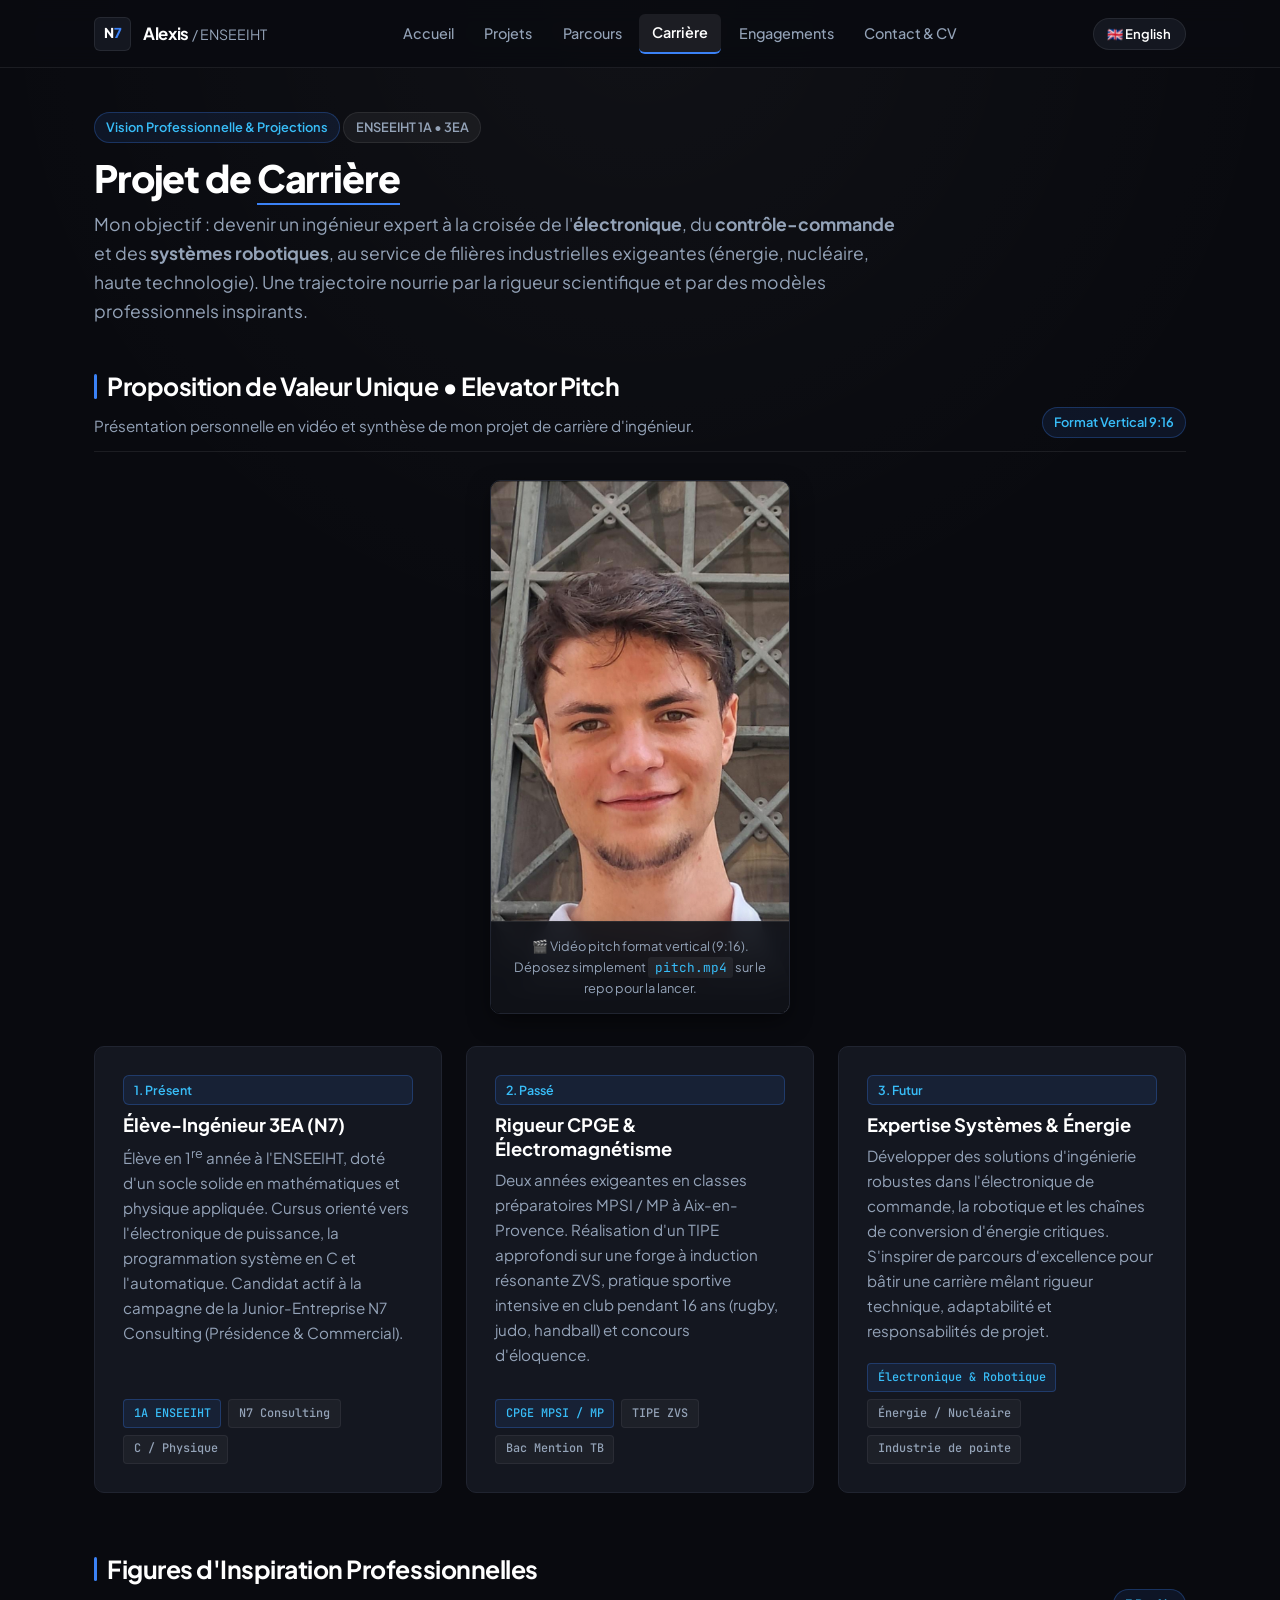
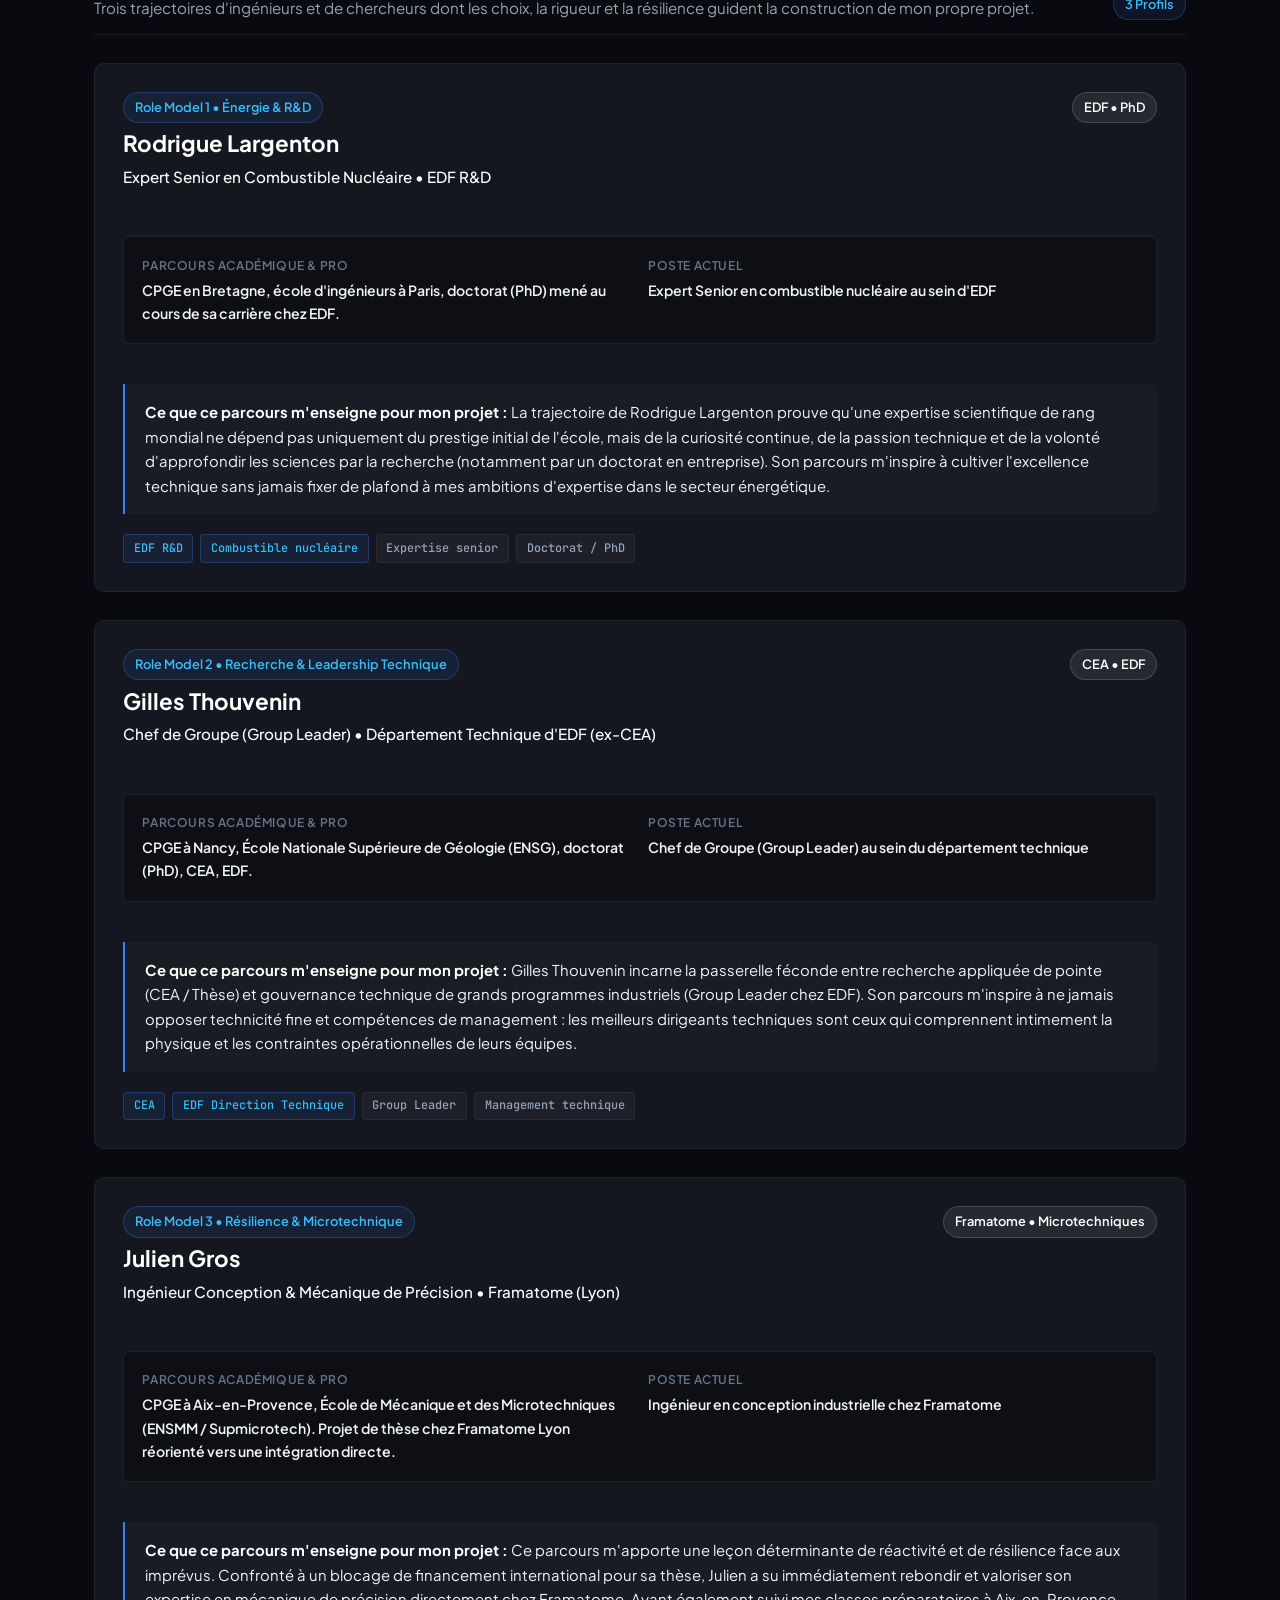
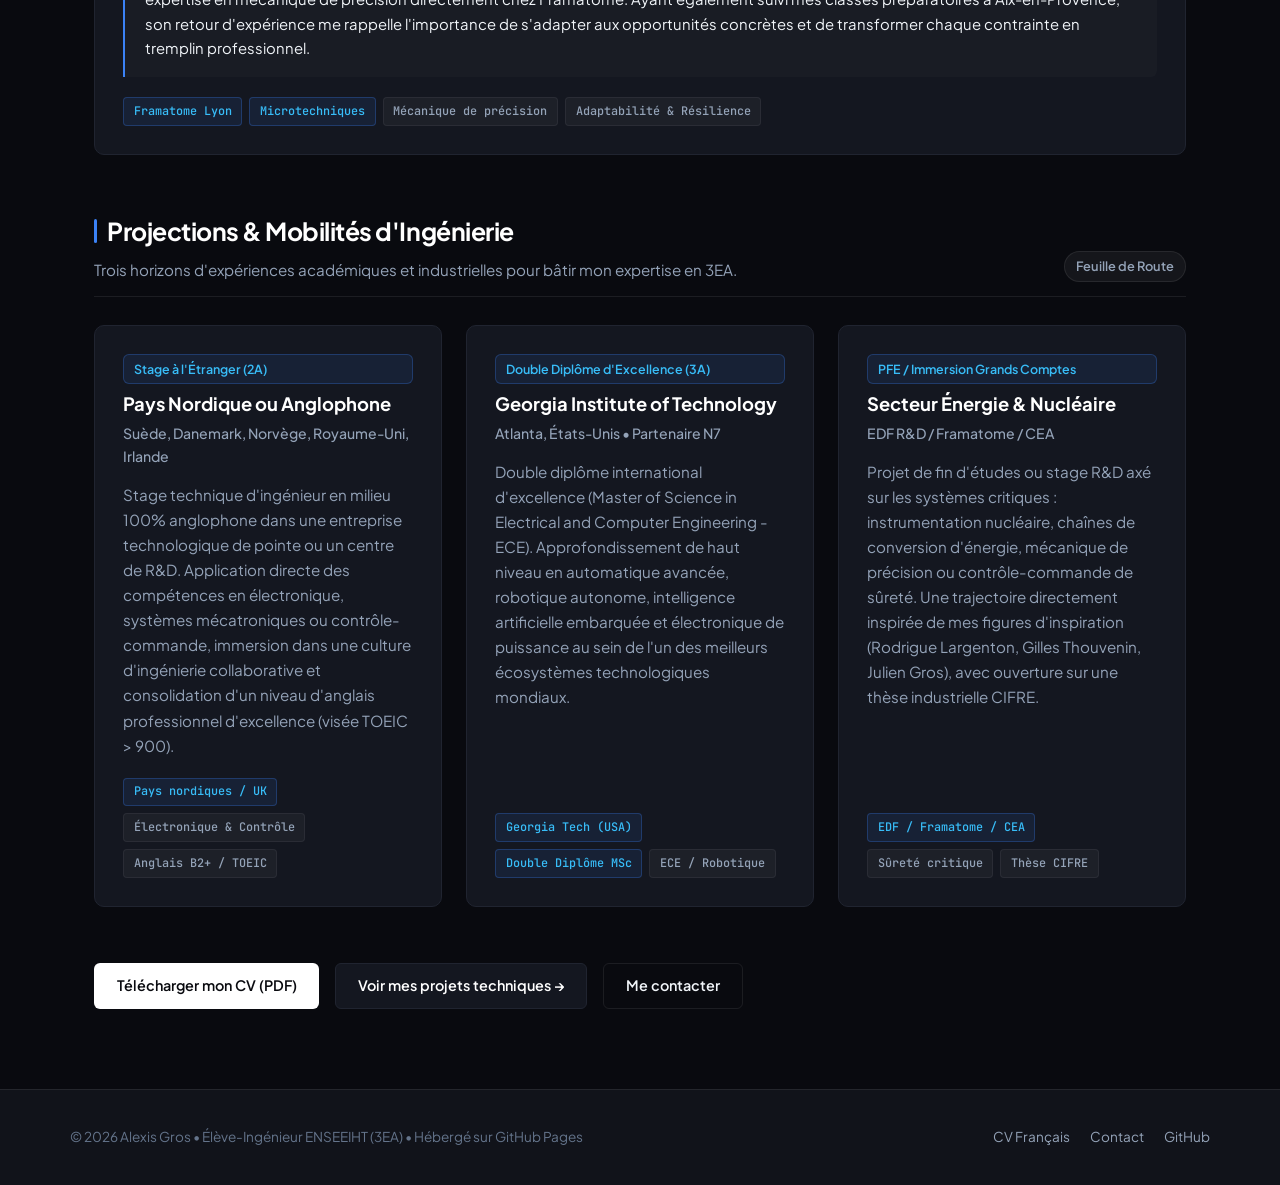
==== commit 194d8399: "Integration lecteur video vertical pitch et mise a jour mobilites: stage nordique/anglophone, double" ====
--- a/carriere.html
+++ b/carriere.html
@@ -66,11 +66,32 @@
     <!-- ELEVATOR PITCH / PROPOSITION DE VALEUR -->
     <div class="section-block">
       <div class="section-header-row">
-        <h2 class="section-title">
-          <span class="lang-fr">Proposition de Valeur Unique &bull; Pitch de Carrière</span>
-          <span class="lang-en">Unique Value Proposition &bull; Career Pitch</span>
-        </h2>
-        <span class="badge"><span class="lang-fr">Synthèse 3 Temps</span><span class="lang-en">3-Stage Framework</span></span>
+        <div>
+          <h2 class="section-title">
+            <span class="lang-fr">Proposition de Valeur Unique &bull; Elevator Pitch</span>
+            <span class="lang-en">Unique Value Proposition &bull; Elevator Pitch</span>
+          </h2>
+          <p style="font-size: 0.95rem; color: var(--text-secondary); margin-top: 0.35rem; margin-bottom: 0;">
+            <span class="lang-fr">Présentation personnelle en vidéo et synthèse de mon projet de carrière d'ingénieur.</span>
+            <span class="lang-en">Personal video pitch and executive summary of my engineering career project.</span>
+          </p>
+        </div>
+        <span class="badge blue-detail"><span class="lang-fr">Format Vertical 9:16</span><span class="lang-en">Vertical 9:16</span></span>
+      </div>
+
+      <!-- LECTEUR VIDÉO VERTICAL INTÉGRÉ AU REPO -->
+      <div class="video-box-vertical">
+        <video controls playsinline preload="metadata" poster="./Devant LLG Crop.jpg">
+          <source src="./pitch.mp4" type="video/mp4">
+          <p>
+            <span class="lang-fr">Votre navigateur ne prend pas en charge la lecture de vidéos HTML5.</span>
+            <span class="lang-en">Your browser does not support HTML5 video playback.</span>
+          </p>
+        </video>
+        <div class="video-placeholder-notice">
+          🎬 <span class="lang-fr">Vidéo pitch format vertical (9:16). Déposez simplement <code>pitch.mp4</code> sur le repo pour la lancer.</span>
+          <span class="lang-en">Vertical pitch video (9:16). Simply place <code>pitch.mp4</code> in the repository to stream.</span>
+        </div>
       </div>
 
       <div class="grid-3">
@@ -328,12 +349,64 @@
 
       <div class="grid-3">
 
-        <!-- Mobilité 1 -->
-        <div class="card">
-          <div class="project-badge-context"><span class="lang-fr">Stage Ingénieur 2A</span><span class="lang-en">2nd Year Internship</span></div>
-          <h3 class="card-title" style="font-size: 1.15rem;">
-            <span class="lang-fr">Immersion Énergie &amp; Nucléaire</span>
-            <span class="lang-en">Energy &amp; Nuclear Immersion</span>
+        <!-- Mobilité 1 : Stage pays nordique ou anglophone -->
+        <div class="card">
+          <div class="project-badge-context"><span class="lang-fr">Stage à l'Étranger (2A)</span><span class="lang-en">International Internship (Year 2)</span></div>
+          <h3 class="card-title" style="font-size: 1.15rem;">
+            <span class="lang-fr">Pays Nordique ou Anglophone</span>
+            <span class="lang-en">Nordic or English-Speaking Country</span>
+          </h3>
+          <div class="card-subtitle">
+            <span class="lang-fr">Suède, Danemark, Norvège, Royaume-Uni, Irlande</span>
+            <span class="lang-en">Sweden, Denmark, Norway, UK, Ireland</span>
+          </div>
+          <p class="card-desc">
+            <span class="lang-fr">
+              Stage technique d'ingénieur en milieu 100% anglophone dans une entreprise technologique de pointe ou un centre de R&amp;D. Application directe des compétences en électronique, systèmes mécatroniques ou contrôle-commande, immersion dans une culture d'ingénierie collaborative et consolidation d'un niveau d'anglais professionnel d'excellence (visée TOEIC &gt; 900).
+            </span>
+            <span class="lang-en">
+              Technical engineering internship in a fully English-speaking environment within an advanced technology firm or R&amp;D center. Direct application of electronics, mechatronics, and control engineering skills, immersion in Nordic/Anglo-Saxon collaborative engineering, and perfecting professional English fluency (targeting TOEIC &gt; 900).
+            </span>
+          </p>
+          <div class="tag-list">
+            <span class="tag accent"><span class="lang-fr">Pays nordiques / UK</span><span class="lang-en">Nordics / UK</span></span>
+            <span class="tag">Électronique &amp; Contrôle</span>
+            <span class="tag">Anglais B2+ / TOEIC</span>
+          </div>
+        </div>
+
+        <!-- Mobilité 2 : Double diplôme Georgia Tech -->
+        <div class="card">
+          <div class="project-badge-context"><span class="lang-fr">Double Diplôme d'Excellence (3A)</span><span class="lang-en">Dual Degree Program (Year 3)</span></div>
+          <h3 class="card-title" style="font-size: 1.15rem;">
+            <span class="lang-fr">Georgia Institute of Technology</span>
+            <span class="lang-en">Georgia Institute of Technology</span>
+          </h3>
+          <div class="card-subtitle">
+            <span class="lang-fr">Atlanta, États-Unis &bull; Partenaire N7</span>
+            <span class="lang-en">Atlanta, USA &bull; N7 Top Partner</span>
+          </div>
+          <p class="card-desc">
+            <span class="lang-fr">
+              Double diplôme international d'excellence (Master of Science in Electrical and Computer Engineering - ECE). Approfondissement de haut niveau en automatique avancée, robotique autonome, intelligence artificielle embarquée et électronique de puissance au sein de l'un des meilleurs écosystèmes technologiques mondiaux.
+            </span>
+            <span class="lang-en">
+              Premier international dual degree program (Master of Science in Electrical and Computer Engineering - ECE). High-level specialization in advanced control theory, autonomous robotics, embedded computing, and power electronics within one of the world's most renowned technological institutions.
+            </span>
+          </p>
+          <div class="tag-list">
+            <span class="tag accent">Georgia Tech (USA)</span>
+            <span class="tag accent">Double Diplôme MSc</span>
+            <span class="tag">ECE / Robotique</span>
+          </div>
+        </div>
+
+        <!-- Mobilité 3 : Immersion Énergie / PFE -->
+        <div class="card">
+          <div class="project-badge-context"><span class="lang-fr">PFE / Immersion Grands Comptes</span><span class="lang-en">Master's Thesis &bull; Energy Leaders</span></div>
+          <h3 class="card-title" style="font-size: 1.15rem;">
+            <span class="lang-fr">Secteur Énergie &amp; Nucléaire</span>
+            <span class="lang-en">Energy &amp; Nuclear Sector</span>
           </h3>
           <div class="card-subtitle">
             <span class="lang-fr">EDF R&amp;D / Framatome / CEA</span>
@@ -341,68 +414,16 @@
           </div>
           <p class="card-desc">
             <span class="lang-fr">
-              Stage technique ciblé sur l'instrumentation, le contrôle-commande des réacteurs ou l'électronique de puissance associée aux générateurs et convertisseurs. Une opportunité d'appliquer concrètement mes cours de 3EA dans des infrastructures de sûreté critique.
-            </span>
-            <span class="lang-en">
-              Engineering internship focused on instrumentation, reactor control loops, or power electronics for conversion systems. An opportunity to deploy 3EA engineering fundamentals in mission-critical safety environments.
-            </span>
-          </p>
-          <div class="tag-list">
-            <span class="tag accent">Contrôle-commande</span>
-            <span class="tag">Sûreté nucléaire</span>
-            <span class="tag">EDF / Framatome</span>
-          </div>
-        </div>
-
-        <!-- Mobilité 2 -->
-        <div class="card">
-          <div class="project-badge-context"><span class="lang-fr">Échange Académique</span><span class="lang-en">Academic Exchange</span></div>
-          <h3 class="card-title" style="font-size: 1.15rem;">
-            <span class="lang-fr">Semestre International Erasmus+</span>
-            <span class="lang-en">International Erasmus+ Semester</span>
-          </h3>
-          <div class="card-subtitle">
-            <span class="lang-fr">Université partenaire européenne (3A)</span>
-            <span class="lang-en">European Partner University (Year 3)</span>
-          </div>
-          <p class="card-desc">
-            <span class="lang-fr">
-              Semestre d'études orienté vers l'automatique avancée, la robotique autonome ou les systèmes mécatroniques dans une université européenne partenaire de l'ENSEEIHT (Allemagne, Suède, Royaume-Uni). Pratique de l'anglais technique et découverte d'autres méthodes d'ingénierie.
-            </span>
-            <span class="lang-en">
-              Exchange semester in advanced control theory, autonomous robotics, or mechatronics at an ENSEEIHT European partner university. Immersion in technical English and multinational engineering methodologies.
-            </span>
-          </p>
-          <div class="tag-list">
-            <span class="tag accent">Erasmus+</span>
-            <span class="tag">Robotique &amp; Automatique</span>
-            <span class="tag">Anglais B2+</span>
-          </div>
-        </div>
-
-        <!-- Mobilité 3 -->
-        <div class="card">
-          <div class="project-badge-context"><span class="lang-fr">Projet de Fin d'Études</span><span class="lang-en">Master's Thesis / PFE</span></div>
-          <h3 class="card-title" style="font-size: 1.15rem;">
-            <span class="lang-fr">PFE &bull; R&amp;D Systèmes Embarqués</span>
-            <span class="lang-en">Master Thesis &bull; Embedded R&amp;D</span>
-          </h3>
-          <div class="card-subtitle">
-            <span class="lang-fr">Industrie de pointe ou laboratoire</span>
-            <span class="lang-en">Advanced Industry or Research Lab</span>
-          </div>
-          <p class="card-desc">
-            <span class="lang-fr">
-              Stage de fin d'études de 6 mois centré sur la conception de cartes électroniques, le pilotage temps réel d'actionneurs ou l'asservissement de systèmes robotisés complexes, avec une passerelle possible vers une thèse industrielle (CIFRE).
-            </span>
-            <span class="lang-en">
-              6-month capstone thesis centered on custom PCB hardware design, real-time actuator control, or advanced robotic feedback systems, keeping open the possibility of an industrial PhD (CIFRE).
-            </span>
-          </p>
-          <div class="tag-list">
-            <span class="tag accent">PFE Ingénieur</span>
-            <span class="tag">Systèmes embarqués</span>
-            <span class="tag">Thèse / CIFRE</span>
+              Projet de fin d'études ou stage R&amp;D axé sur les systèmes critiques : instrumentation nucléaire, chaînes de conversion d'énergie, mécanique de précision ou contrôle-commande de sûreté. Une trajectoire directement inspirée de mes figures d'inspiration (Rodrigue Largenton, Gilles Thouvenin, Julien Gros), avec ouverture sur une thèse industrielle CIFRE.
+            </span>
+            <span class="lang-en">
+              Master's capstone thesis or R&amp;D internship focused on critical safety systems: nuclear instrumentation, energy conversion loops, precision mechanics, or safety control architecture. Directly inspired by my role models (Rodrigue Largenton, Gilles Thouvenin, Julien Gros), with pathways toward an industrial PhD (CIFRE).
+            </span>
+          </p>
+          <div class="tag-list">
+            <span class="tag accent">EDF / Framatome / CEA</span>
+            <span class="tag">Sûreté critique</span>
+            <span class="tag">Thèse CIFRE</span>
           </div>
         </div>
 
--- a/css/style.css
+++ b/css/style.css
@@ -223,6 +223,54 @@
   font-size: 1.5rem;
   cursor: pointer;
   padding: 0.25rem;
+}
+
+/* --------------------------------------------------
+   LECTEUR VIDÉO VERTICAL (PITCH 9:16)
+   -------------------------------------------------- */
+.video-box-vertical {
+  max-width: 300px;
+  width: 100%;
+  aspect-ratio: 9 / 16;
+  margin: 1.5rem auto 2rem;
+  background: #000000;
+  border-radius: var(--radius-md);
+  border: 1px solid var(--border-card);
+  overflow: hidden;
+  box-shadow: var(--shadow-md);
+  position: relative;
+  display: flex;
+  align-items: center;
+  justify-content: center;
+}
+
+.video-box-vertical video {
+  width: 100%;
+  height: 100%;
+  object-fit: cover;
+  display: block;
+}
+
+.video-placeholder-notice {
+  position: absolute;
+  bottom: 0;
+  left: 0;
+  right: 0;
+  background: rgba(17, 19, 26, 0.92);
+  backdrop-filter: blur(8px);
+  padding: 0.85rem 1rem;
+  font-size: 0.8rem;
+  color: var(--text-secondary);
+  text-align: center;
+  border-top: 1px solid var(--border-subtle);
+}
+
+.video-placeholder-notice code {
+  font-family: 'JetBrains Mono', monospace;
+  color: var(--blue-cyan);
+  background: rgba(255, 255, 255, 0.06);
+  padding: 0.15rem 0.4rem;
+  border-radius: 3px;
 }
 
 /* --------------------------------------------------
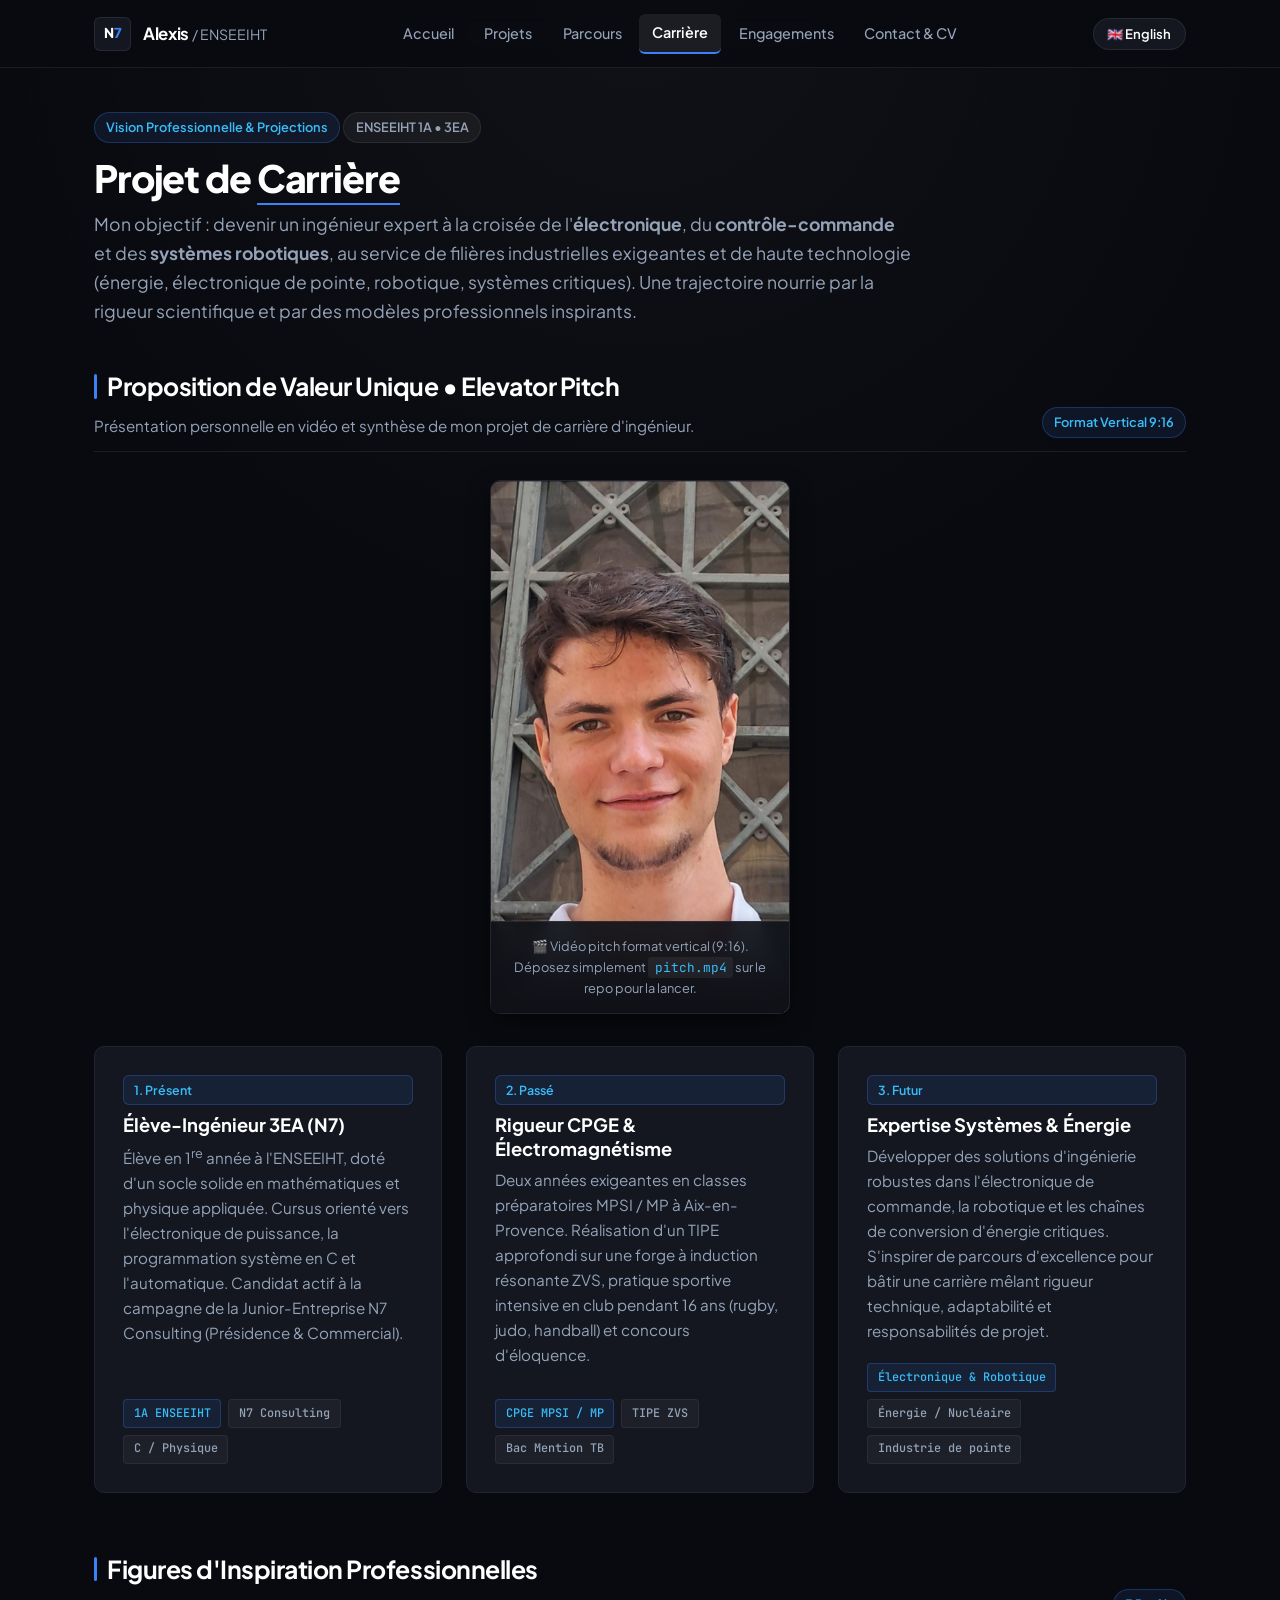
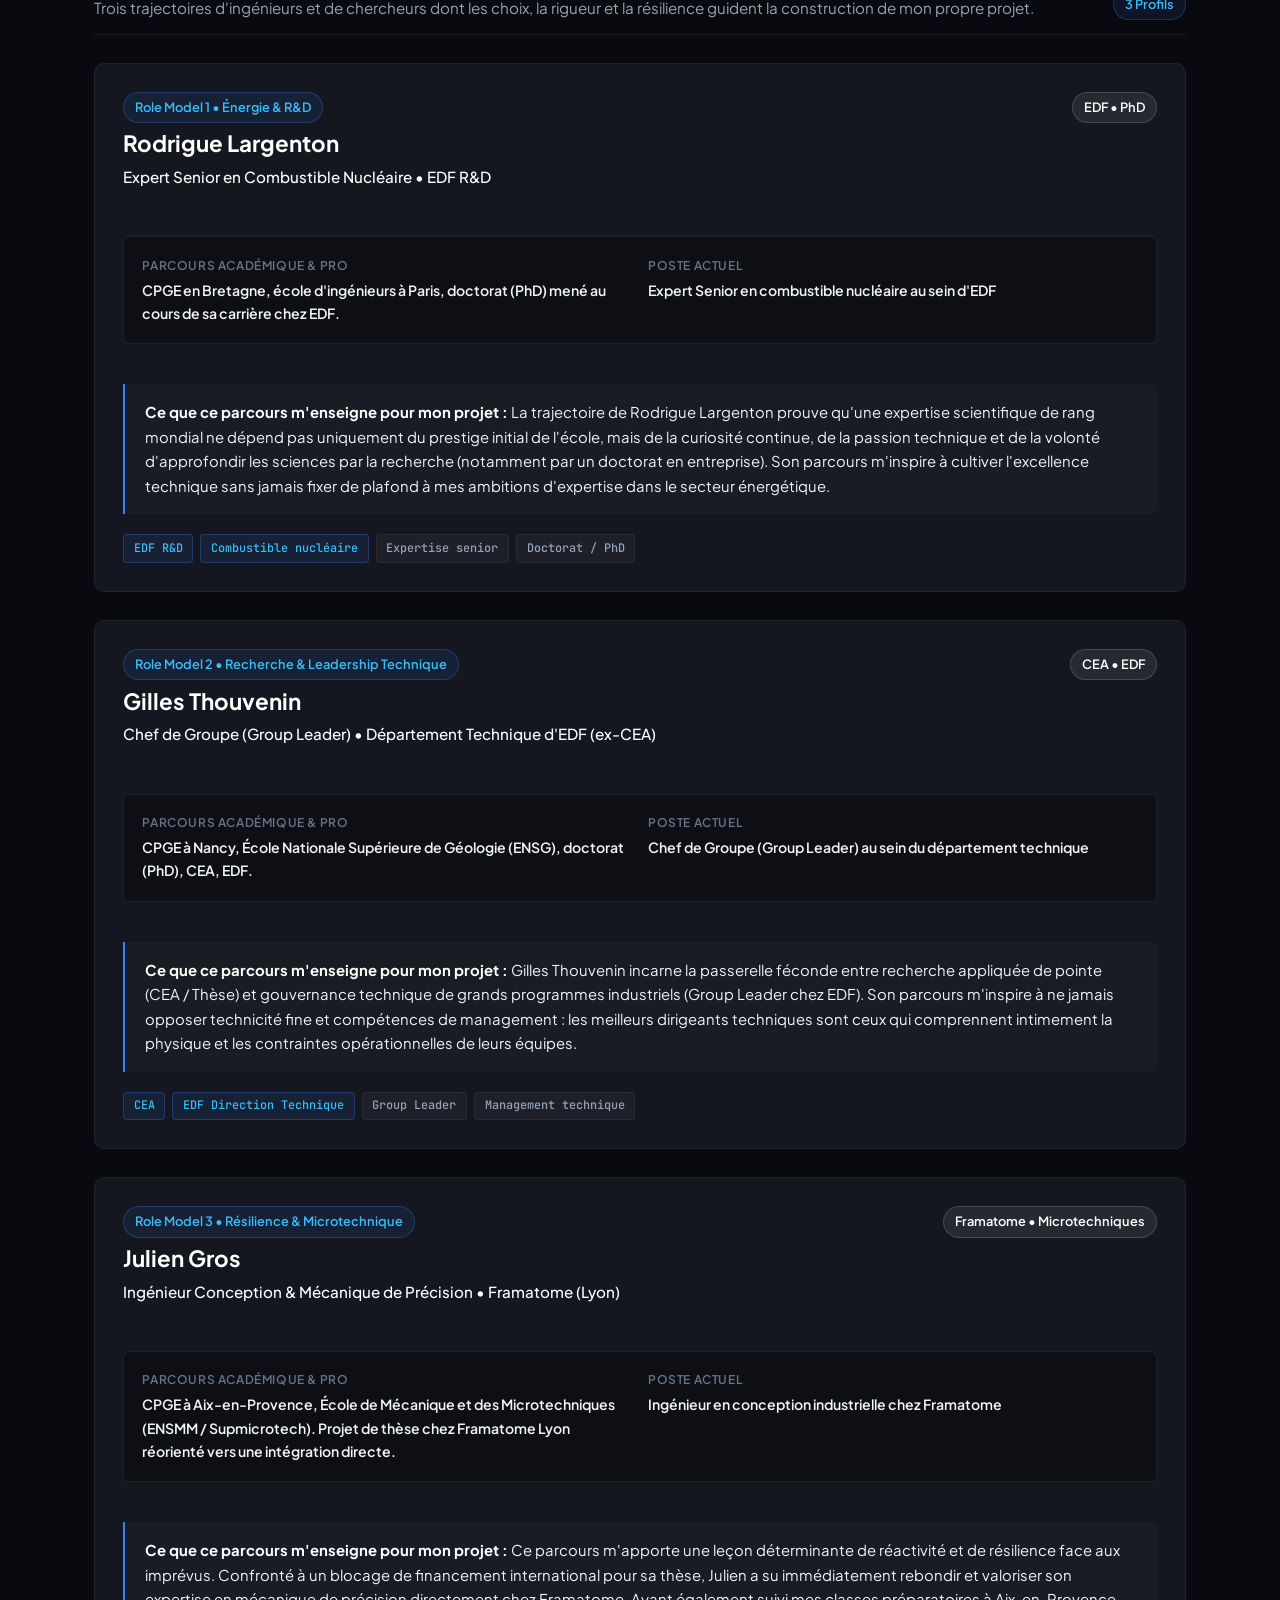
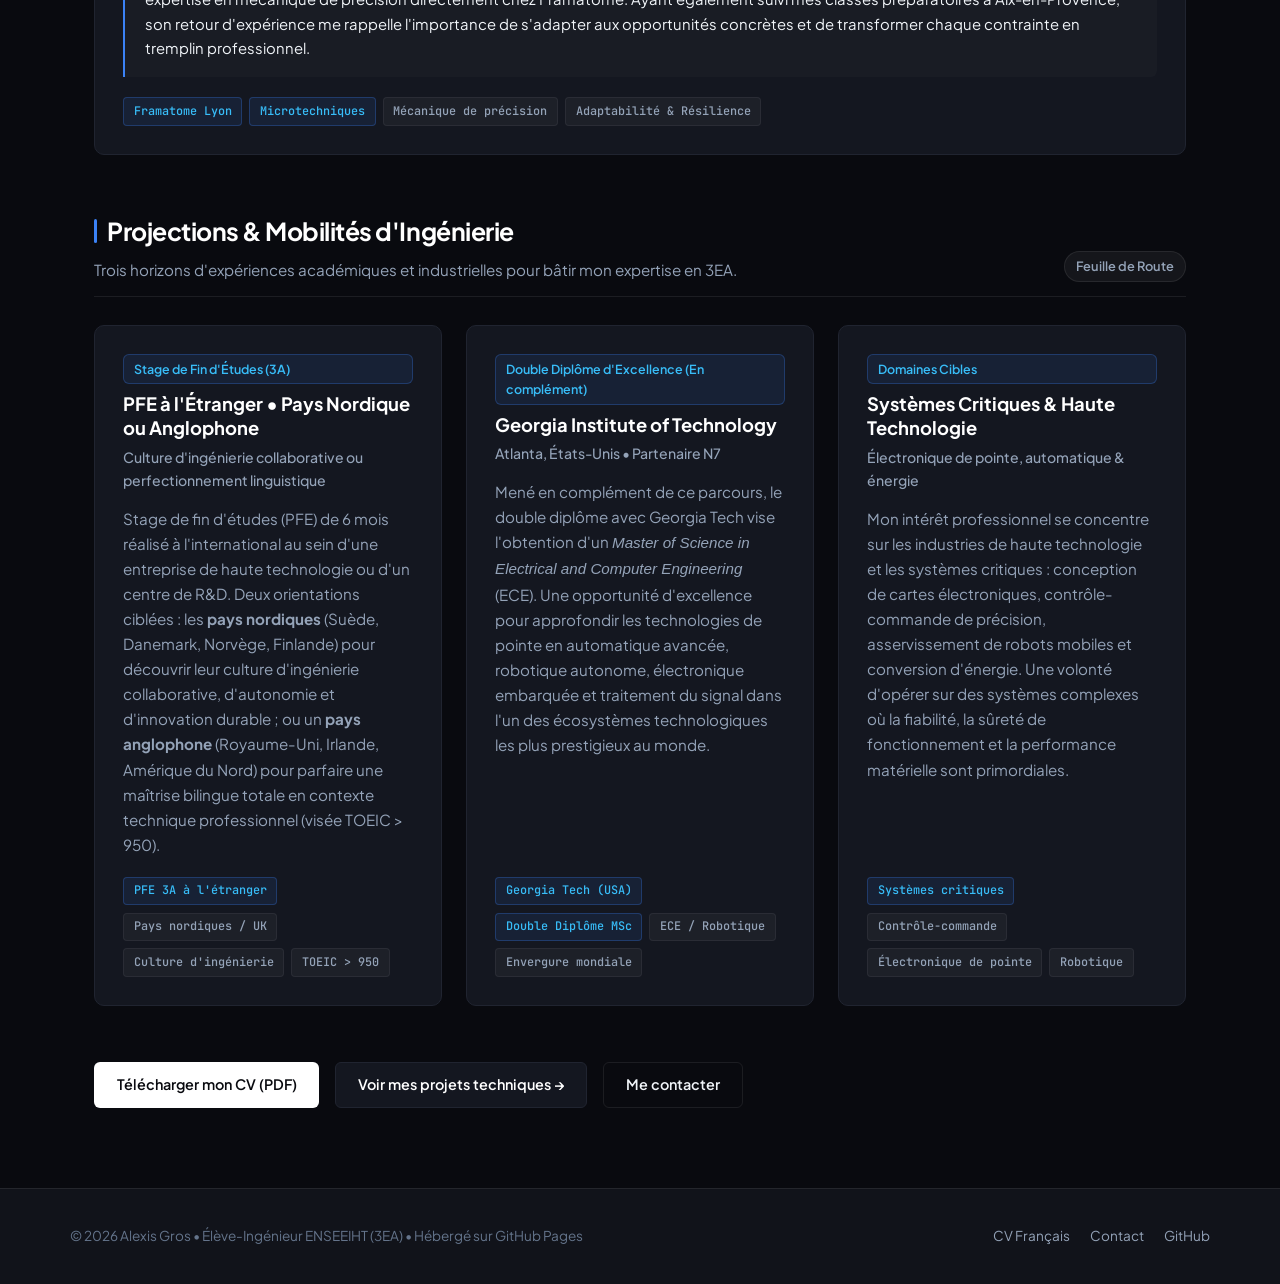
==== commit 180f0119: "Ajustement mobilites: stage PFE 3A a l'etranger (nordique/anglophone), double diplome Georgia Tech e" ====
--- a/carriere.html
+++ b/carriere.html
@@ -55,10 +55,10 @@
       </h1>
       <p class="page-subtitle">
         <span class="lang-fr">
-          Mon objectif : devenir un ingénieur expert à la croisée de l'<strong>électronique</strong>, du <strong>contrôle-commande</strong> et des <strong>systèmes robotiques</strong>, au service de filières industrielles exigeantes (énergie, nucléaire, haute technologie). Une trajectoire nourrie par la rigueur scientifique et par des modèles professionnels inspirants.
+          Mon objectif : devenir un ingénieur expert à la croisée de l'<strong>électronique</strong>, du <strong>contrôle-commande</strong> et des <strong>systèmes robotiques</strong>, au service de filières industrielles exigeantes et de haute technologie (énergie, électronique de pointe, robotique, systèmes critiques). Une trajectoire nourrie par la rigueur scientifique et par des modèles professionnels inspirants.
         </span>
         <span class="lang-en">
-          My goal: to become an expert engineer at the intersection of <strong>electronics</strong>, <strong>control engineering</strong>, and <strong>robotics</strong>, serving high-consequence industries (energy, nuclear power, advanced systems). A trajectory forged by scientific rigor and guided by inspiring professional role models.
+          My goal: to become an expert engineer at the intersection of <strong>electronics</strong>, <strong>control engineering</strong>, and <strong>robotics</strong>, serving demanding high-technology industries (energy, cutting-edge electronics, robotics, mission-critical systems). A trajectory forged by scientific rigor and guided by inspiring professional role models.
         </span>
       </p>
     </div>
@@ -349,81 +349,84 @@
 
       <div class="grid-3">
 
-        <!-- Mobilité 1 : Stage pays nordique ou anglophone -->
-        <div class="card">
-          <div class="project-badge-context"><span class="lang-fr">Stage à l'Étranger (2A)</span><span class="lang-en">International Internship (Year 2)</span></div>
-          <h3 class="card-title" style="font-size: 1.15rem;">
-            <span class="lang-fr">Pays Nordique ou Anglophone</span>
-            <span class="lang-en">Nordic or English-Speaking Country</span>
+        <!-- Mobilité 1 : Stage PFE de 3A à l'étranger -->
+        <div class="card">
+          <div class="project-badge-context"><span class="lang-fr">Stage de Fin d'Études (3A)</span><span class="lang-en">Final-Year Internship / PFE (3A)</span></div>
+          <h3 class="card-title" style="font-size: 1.15rem;">
+            <span class="lang-fr">PFE à l'Étranger &bull; Pays Nordique ou Anglophone</span>
+            <span class="lang-en">PFE Abroad &bull; Nordic or English-Speaking Country</span>
           </h3>
           <div class="card-subtitle">
-            <span class="lang-fr">Suède, Danemark, Norvège, Royaume-Uni, Irlande</span>
-            <span class="lang-en">Sweden, Denmark, Norway, UK, Ireland</span>
-          </div>
-          <p class="card-desc">
-            <span class="lang-fr">
-              Stage technique d'ingénieur en milieu 100% anglophone dans une entreprise technologique de pointe ou un centre de R&amp;D. Application directe des compétences en électronique, systèmes mécatroniques ou contrôle-commande, immersion dans une culture d'ingénierie collaborative et consolidation d'un niveau d'anglais professionnel d'excellence (visée TOEIC &gt; 900).
-            </span>
-            <span class="lang-en">
-              Technical engineering internship in a fully English-speaking environment within an advanced technology firm or R&amp;D center. Direct application of electronics, mechatronics, and control engineering skills, immersion in Nordic/Anglo-Saxon collaborative engineering, and perfecting professional English fluency (targeting TOEIC &gt; 900).
-            </span>
-          </p>
-          <div class="tag-list">
-            <span class="tag accent"><span class="lang-fr">Pays nordiques / UK</span><span class="lang-en">Nordics / UK</span></span>
-            <span class="tag">Électronique &amp; Contrôle</span>
-            <span class="tag">Anglais B2+ / TOEIC</span>
-          </div>
-        </div>
-
-        <!-- Mobilité 2 : Double diplôme Georgia Tech -->
-        <div class="card">
-          <div class="project-badge-context"><span class="lang-fr">Double Diplôme d'Excellence (3A)</span><span class="lang-en">Dual Degree Program (Year 3)</span></div>
+            <span class="lang-fr">Culture d'ingénierie collaborative ou perfectionnement linguistique</span>
+            <span class="lang-en">Collaborative engineering culture or language perfection</span>
+          </div>
+          <p class="card-desc">
+            <span class="lang-fr">
+              Stage de fin d'études (PFE) de 6 mois réalisé à l'international au sein d'une entreprise de haute technologie ou d'un centre de R&amp;D. Deux orientations ciblées : les <strong>pays nordiques</strong> (Suède, Danemark, Norvège, Finlande) pour découvrir leur culture d'ingénierie collaborative, d'autonomie et d'innovation durable ; ou un <strong>pays anglophone</strong> (Royaume-Uni, Irlande, Amérique du Nord) pour parfaire une maîtrise bilingue totale en contexte technique professionnel (visée TOEIC &gt; 950).
+            </span>
+            <span class="lang-en">
+              6-month capstone engineering internship (Master's thesis / PFE) conducted abroad in an advanced technology company or R&amp;D center. Two target trajectories: <strong>Nordic countries</strong> (Sweden, Denmark, Norway, Finland) to immerse myself in a collaborative, horizontal, and sustainable engineering culture; or an <strong>English-speaking country</strong> (UK, Ireland, North America) to achieve complete professional bilingual fluency.
+            </span>
+          </p>
+          <div class="tag-list">
+            <span class="tag accent"><span class="lang-fr">PFE 3A à l'étranger</span><span class="lang-en">PFE 3A Abroad</span></span>
+            <span class="tag"><span class="lang-fr">Pays nordiques / UK</span><span class="lang-en">Nordics / UK</span></span>
+            <span class="tag"><span class="lang-fr">Culture d'ingénierie</span><span class="lang-en">Engineering culture</span></span>
+            <span class="tag">TOEIC &gt; 950</span>
+          </div>
+        </div>
+
+        <!-- Mobilité 2 : Double diplôme Georgia Tech (En complément) -->
+        <div class="card">
+          <div class="project-badge-context"><span class="lang-fr">Double Diplôme d'Excellence (En complément)</span><span class="lang-en">Dual Degree Program (In addition)</span></div>
           <h3 class="card-title" style="font-size: 1.15rem;">
             <span class="lang-fr">Georgia Institute of Technology</span>
             <span class="lang-en">Georgia Institute of Technology</span>
           </h3>
           <div class="card-subtitle">
             <span class="lang-fr">Atlanta, États-Unis &bull; Partenaire N7</span>
-            <span class="lang-en">Atlanta, USA &bull; N7 Top Partner</span>
-          </div>
-          <p class="card-desc">
-            <span class="lang-fr">
-              Double diplôme international d'excellence (Master of Science in Electrical and Computer Engineering - ECE). Approfondissement de haut niveau en automatique avancée, robotique autonome, intelligence artificielle embarquée et électronique de puissance au sein de l'un des meilleurs écosystèmes technologiques mondiaux.
-            </span>
-            <span class="lang-en">
-              Premier international dual degree program (Master of Science in Electrical and Computer Engineering - ECE). High-level specialization in advanced control theory, autonomous robotics, embedded computing, and power electronics within one of the world's most renowned technological institutions.
+            <span class="lang-en">Atlanta, USA &bull; N7 Premier Partner</span>
+          </div>
+          <p class="card-desc">
+            <span class="lang-fr">
+              Mené en complément de ce parcours, le double diplôme avec Georgia Tech vise l'obtention d'un <em>Master of Science in Electrical and Computer Engineering</em> (ECE). Une opportunité d'excellence pour approfondir les technologies de pointe en automatique avancée, robotique autonome, électronique embarquée et traitement du signal dans l'un des écosystèmes technologiques les plus prestigieux au monde.
+            </span>
+            <span class="lang-en">
+              Pursued in addition to this trajectory, the dual-degree program with Georgia Tech aims for a <em>Master of Science in Electrical and Computer Engineering</em> (ECE). A premier opportunity to master advanced control theory, autonomous robotics, embedded computing, and signal processing in one of the world's leading technological hubs.
             </span>
           </p>
           <div class="tag-list">
             <span class="tag accent">Georgia Tech (USA)</span>
             <span class="tag accent">Double Diplôme MSc</span>
             <span class="tag">ECE / Robotique</span>
-          </div>
-        </div>
-
-        <!-- Mobilité 3 : Immersion Énergie / PFE -->
-        <div class="card">
-          <div class="project-badge-context"><span class="lang-fr">PFE / Immersion Grands Comptes</span><span class="lang-en">Master's Thesis &bull; Energy Leaders</span></div>
-          <h3 class="card-title" style="font-size: 1.15rem;">
-            <span class="lang-fr">Secteur Énergie &amp; Nucléaire</span>
-            <span class="lang-en">Energy &amp; Nuclear Sector</span>
+            <span class="tag"><span class="lang-fr">Envergure mondiale</span><span class="lang-en">Global scope</span></span>
+          </div>
+        </div>
+
+        <!-- Mobilité 3 : Domaines cibles de haute technologie -->
+        <div class="card">
+          <div class="project-badge-context"><span class="lang-fr">Domaines Cibles</span><span class="lang-en">Target Domains</span></div>
+          <h3 class="card-title" style="font-size: 1.15rem;">
+            <span class="lang-fr">Systèmes Critiques &amp; Haute Technologie</span>
+            <span class="lang-en">Mission-Critical Systems &amp; High Tech</span>
           </h3>
           <div class="card-subtitle">
-            <span class="lang-fr">EDF R&amp;D / Framatome / CEA</span>
-            <span class="lang-en">EDF R&amp;D / Framatome / CEA</span>
-          </div>
-          <p class="card-desc">
-            <span class="lang-fr">
-              Projet de fin d'études ou stage R&amp;D axé sur les systèmes critiques : instrumentation nucléaire, chaînes de conversion d'énergie, mécanique de précision ou contrôle-commande de sûreté. Une trajectoire directement inspirée de mes figures d'inspiration (Rodrigue Largenton, Gilles Thouvenin, Julien Gros), avec ouverture sur une thèse industrielle CIFRE.
-            </span>
-            <span class="lang-en">
-              Master's capstone thesis or R&amp;D internship focused on critical safety systems: nuclear instrumentation, energy conversion loops, precision mechanics, or safety control architecture. Directly inspired by my role models (Rodrigue Largenton, Gilles Thouvenin, Julien Gros), with pathways toward an industrial PhD (CIFRE).
-            </span>
-          </p>
-          <div class="tag-list">
-            <span class="tag accent">EDF / Framatome / CEA</span>
-            <span class="tag">Sûreté critique</span>
-            <span class="tag">Thèse CIFRE</span>
+            <span class="lang-fr">Électronique de pointe, automatique &amp; énergie</span>
+            <span class="lang-en">Advanced electronics, automation &amp; energy</span>
+          </div>
+          <p class="card-desc">
+            <span class="lang-fr">
+              Mon intérêt professionnel se concentre sur les industries de haute technologie et les systèmes critiques : conception de cartes électroniques, contrôle-commande de précision, asservissement de robots mobiles et conversion d'énergie. Une volonté d'opérer sur des systèmes complexes où la fiabilité, la sûreté de fonctionnement et la performance matérielle sont primordiales.
+            </span>
+            <span class="lang-en">
+              My engineering focus centers on high-technology industries and critical systems: hardware PCB design, high-precision feedback control, autonomous mobile robotics, and energy conversion architectures. A commitment to working on complex systems where reliability, functional safety, and hardware performance are paramount.
+            </span>
+          </p>
+          <div class="tag-list">
+            <span class="tag accent"><span class="lang-fr">Systèmes critiques</span><span class="lang-en">Critical systems</span></span>
+            <span class="tag"><span class="lang-fr">Contrôle-commande</span><span class="lang-en">Control engineering</span></span>
+            <span class="tag"><span class="lang-fr">Électronique de pointe</span><span class="lang-en">Advanced electronics</span></span>
+            <span class="tag"><span class="lang-fr">Robotique</span><span class="lang-en">Robotics</span></span>
           </div>
         </div>
 
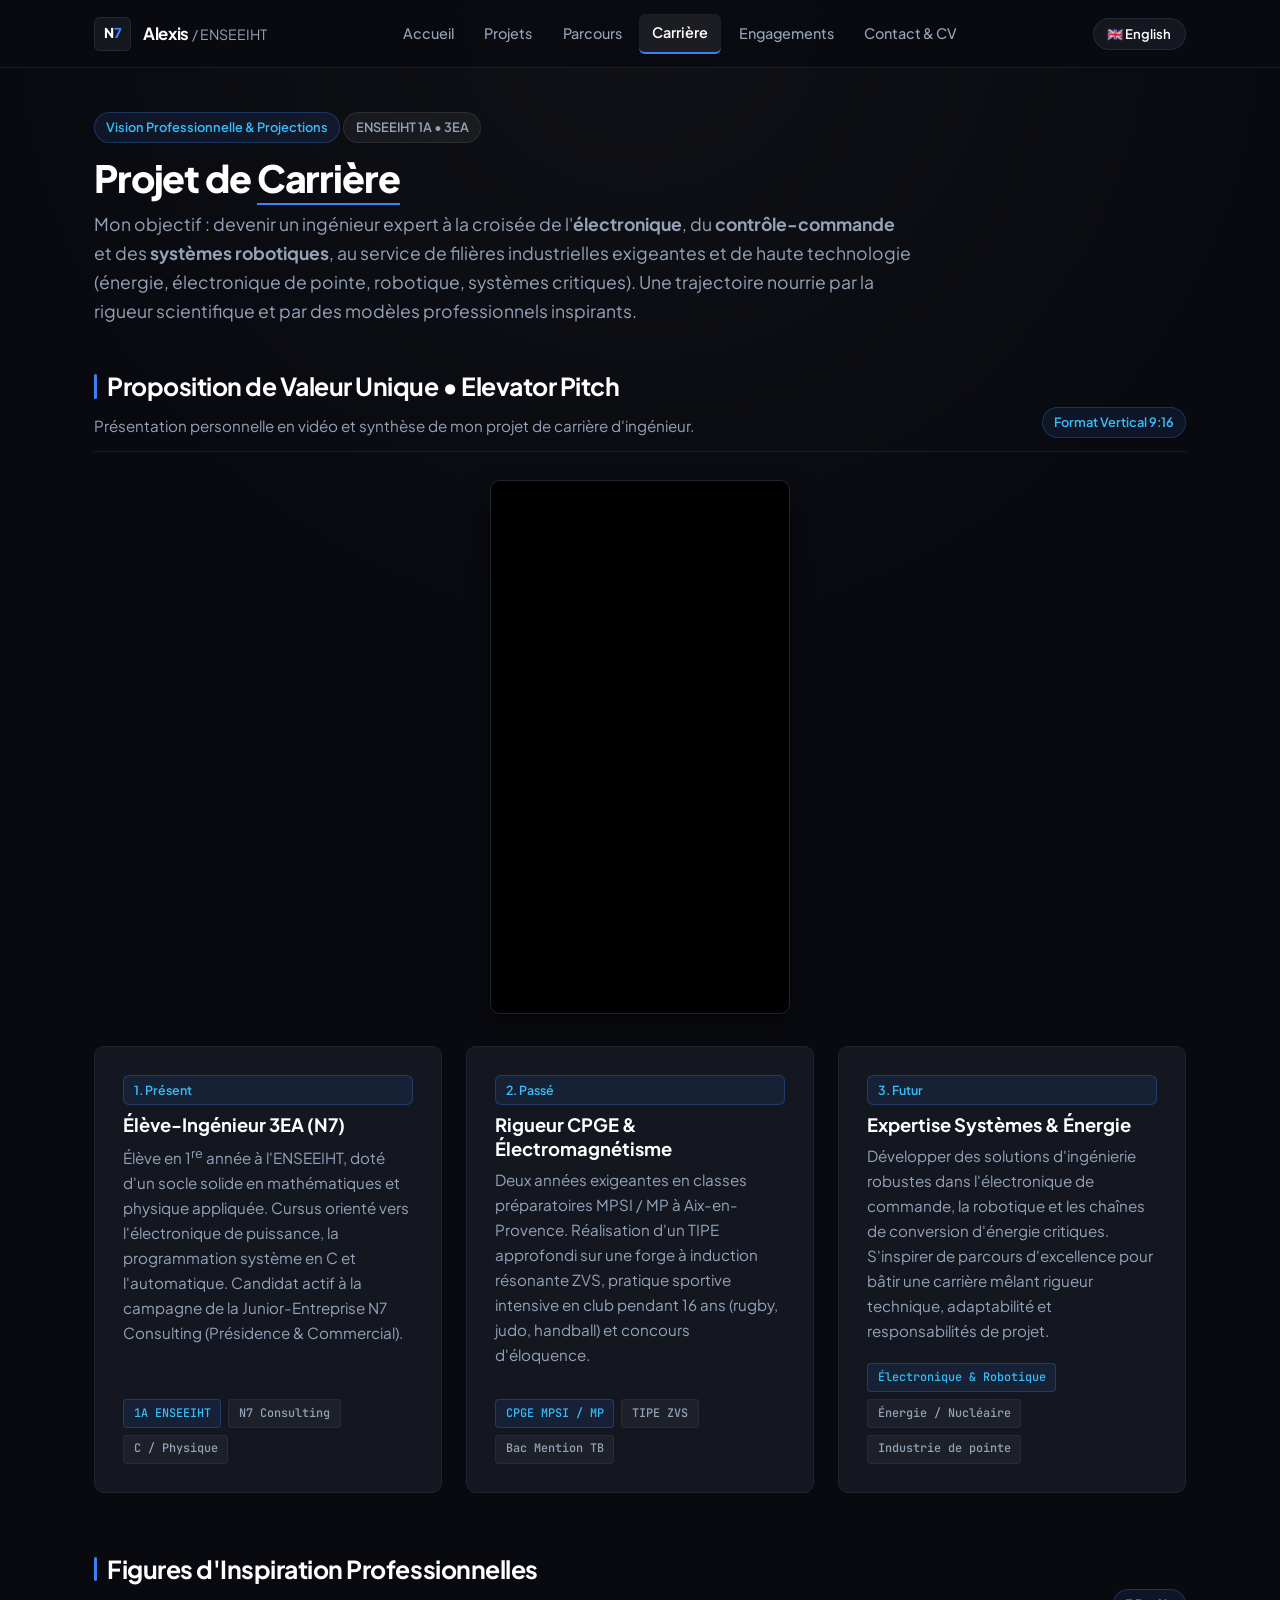
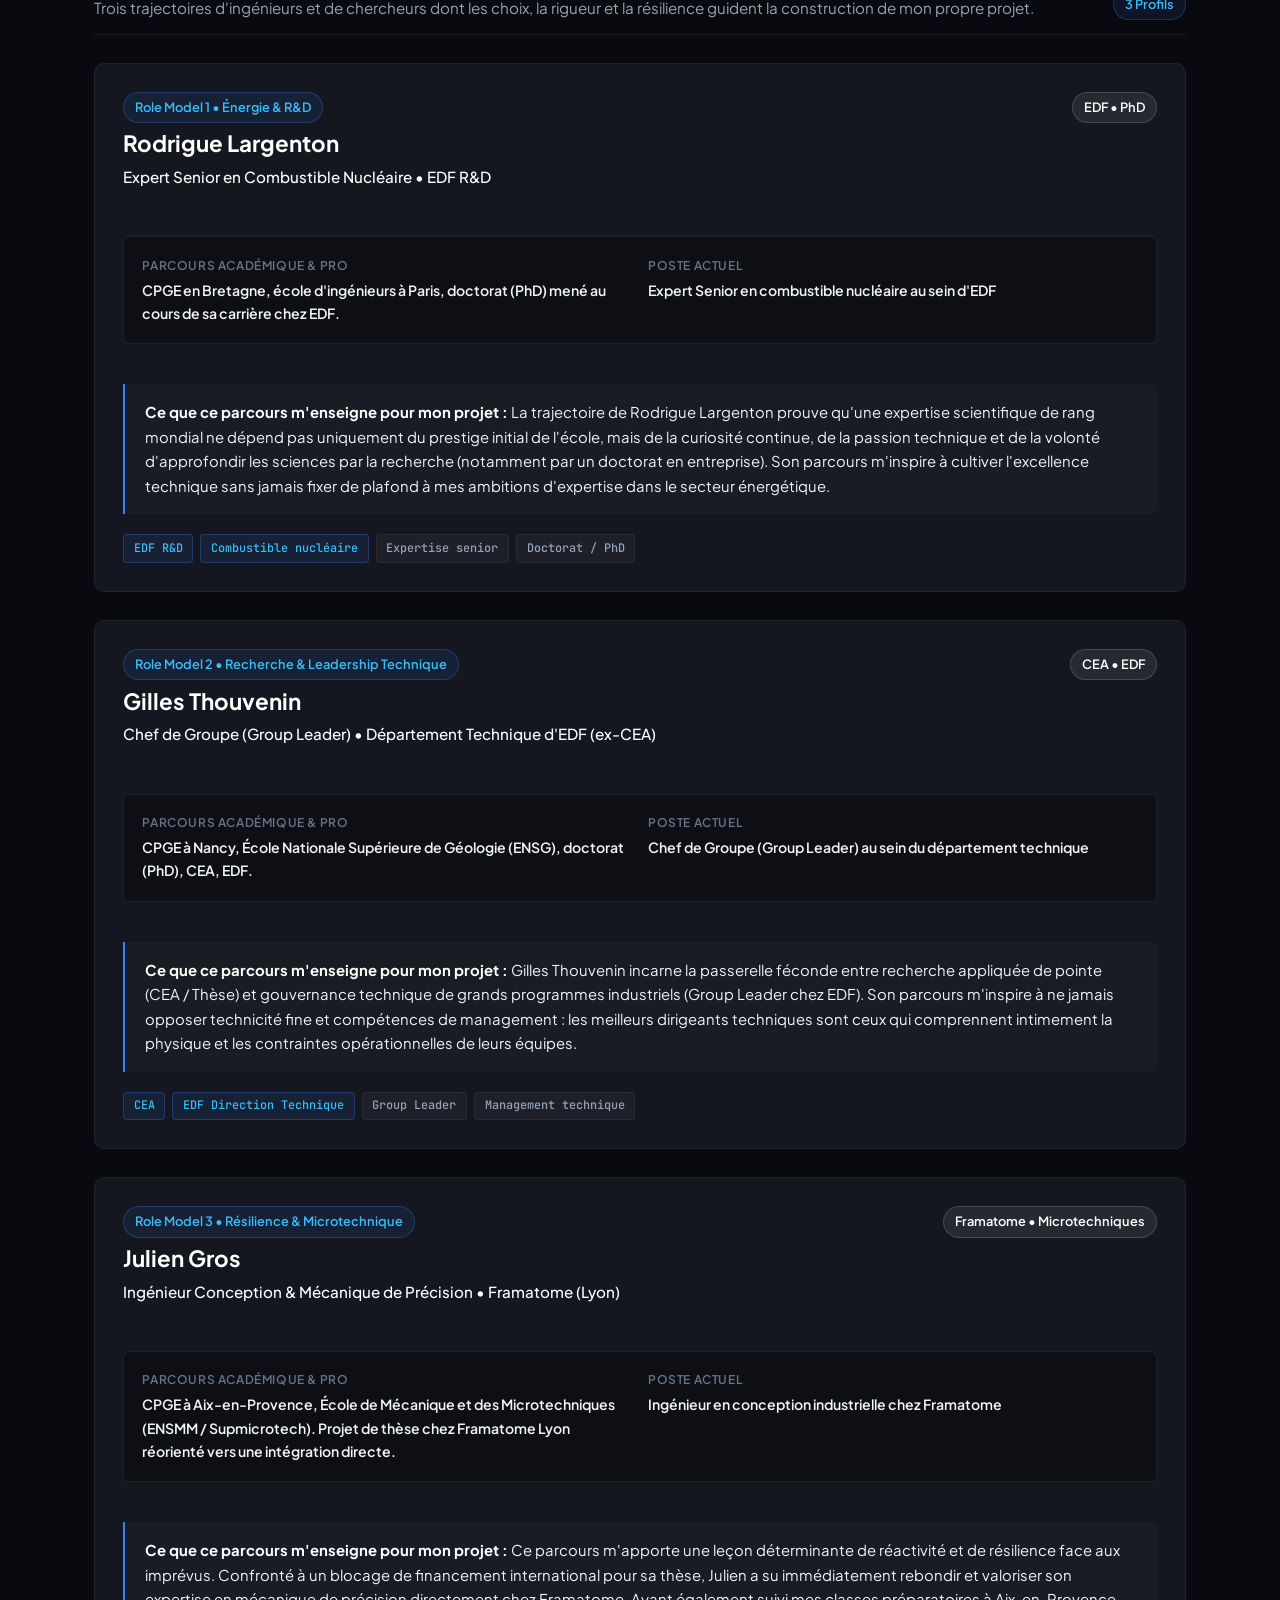
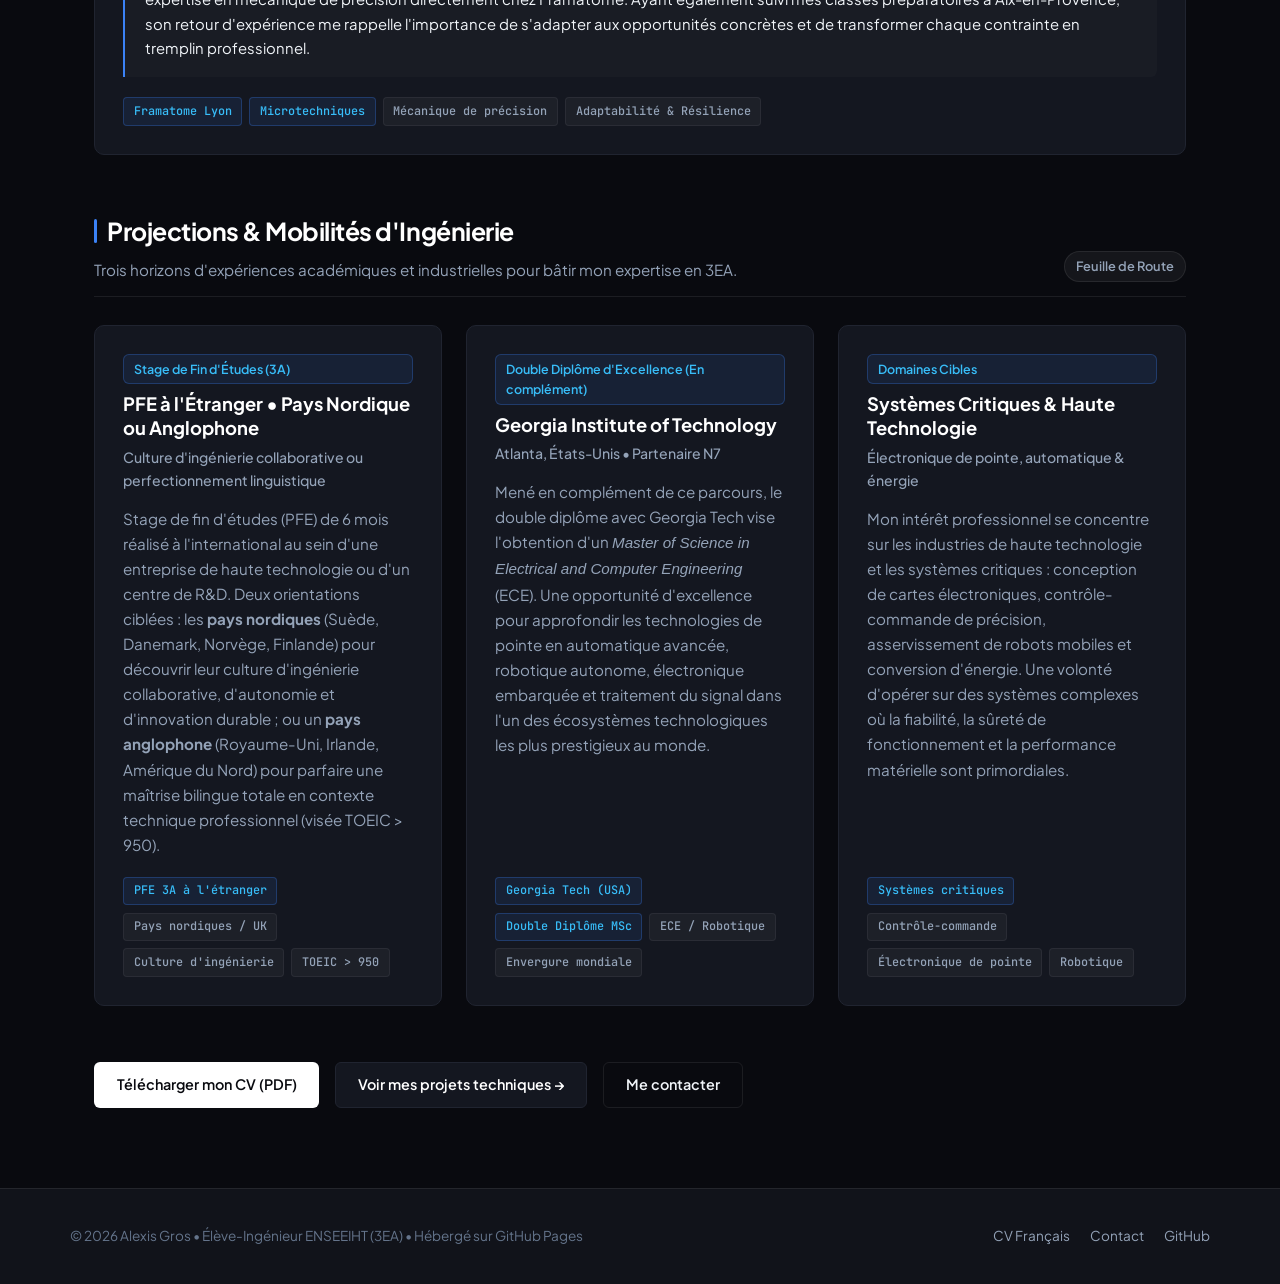
==== commit 16dd9acf: "Integration de la video de pitch verticale via YouTube" ====
--- a/carriere.html
+++ b/carriere.html
@@ -79,19 +79,16 @@
         <span class="badge blue-detail"><span class="lang-fr">Format Vertical 9:16</span><span class="lang-en">Vertical 9:16</span></span>
       </div>
 
-      <!-- LECTEUR VIDÉO VERTICAL INTÉGRÉ AU REPO -->
+      <!-- LECTEUR VIDÉO VERTICAL YOUTUBE (PITCH 9:16) -->
       <div class="video-box-vertical">
-        <video controls playsinline preload="metadata" poster="./Devant LLG Crop.jpg">
-          <source src="./pitch.mp4" type="video/mp4">
-          <p>
-            <span class="lang-fr">Votre navigateur ne prend pas en charge la lecture de vidéos HTML5.</span>
-            <span class="lang-en">Your browser does not support HTML5 video playback.</span>
-          </p>
-        </video>
-        <div class="video-placeholder-notice">
-          🎬 <span class="lang-fr">Vidéo pitch format vertical (9:16). Déposez simplement <code>pitch.mp4</code> sur le repo pour la lancer.</span>
-          <span class="lang-en">Vertical pitch video (9:16). Simply place <code>pitch.mp4</code> in the repository to stream.</span>
-        </div>
+        <iframe 
+          src="https://www.youtube-nocookie.com/embed/-MvSmDQEXtA" 
+          title="Elevator Pitch — Alexis Gros (ENSEEIHT)" 
+          loading="lazy" 
+          allow="accelerometer; autoplay; clipboard-write; encrypted-media; gyroscope; picture-in-picture; web-share" 
+          referrerpolicy="strict-origin-when-cross-origin" 
+          allowfullscreen>
+        </iframe>
       </div>
 
       <div class="grid-3">
--- a/css/style.css
+++ b/css/style.css
@@ -244,10 +244,11 @@
   justify-content: center;
 }
 
+.video-box-vertical iframe,
 .video-box-vertical video {
   width: 100%;
   height: 100%;
-  object-fit: cover;
+  border: 0;
   display: block;
 }
 
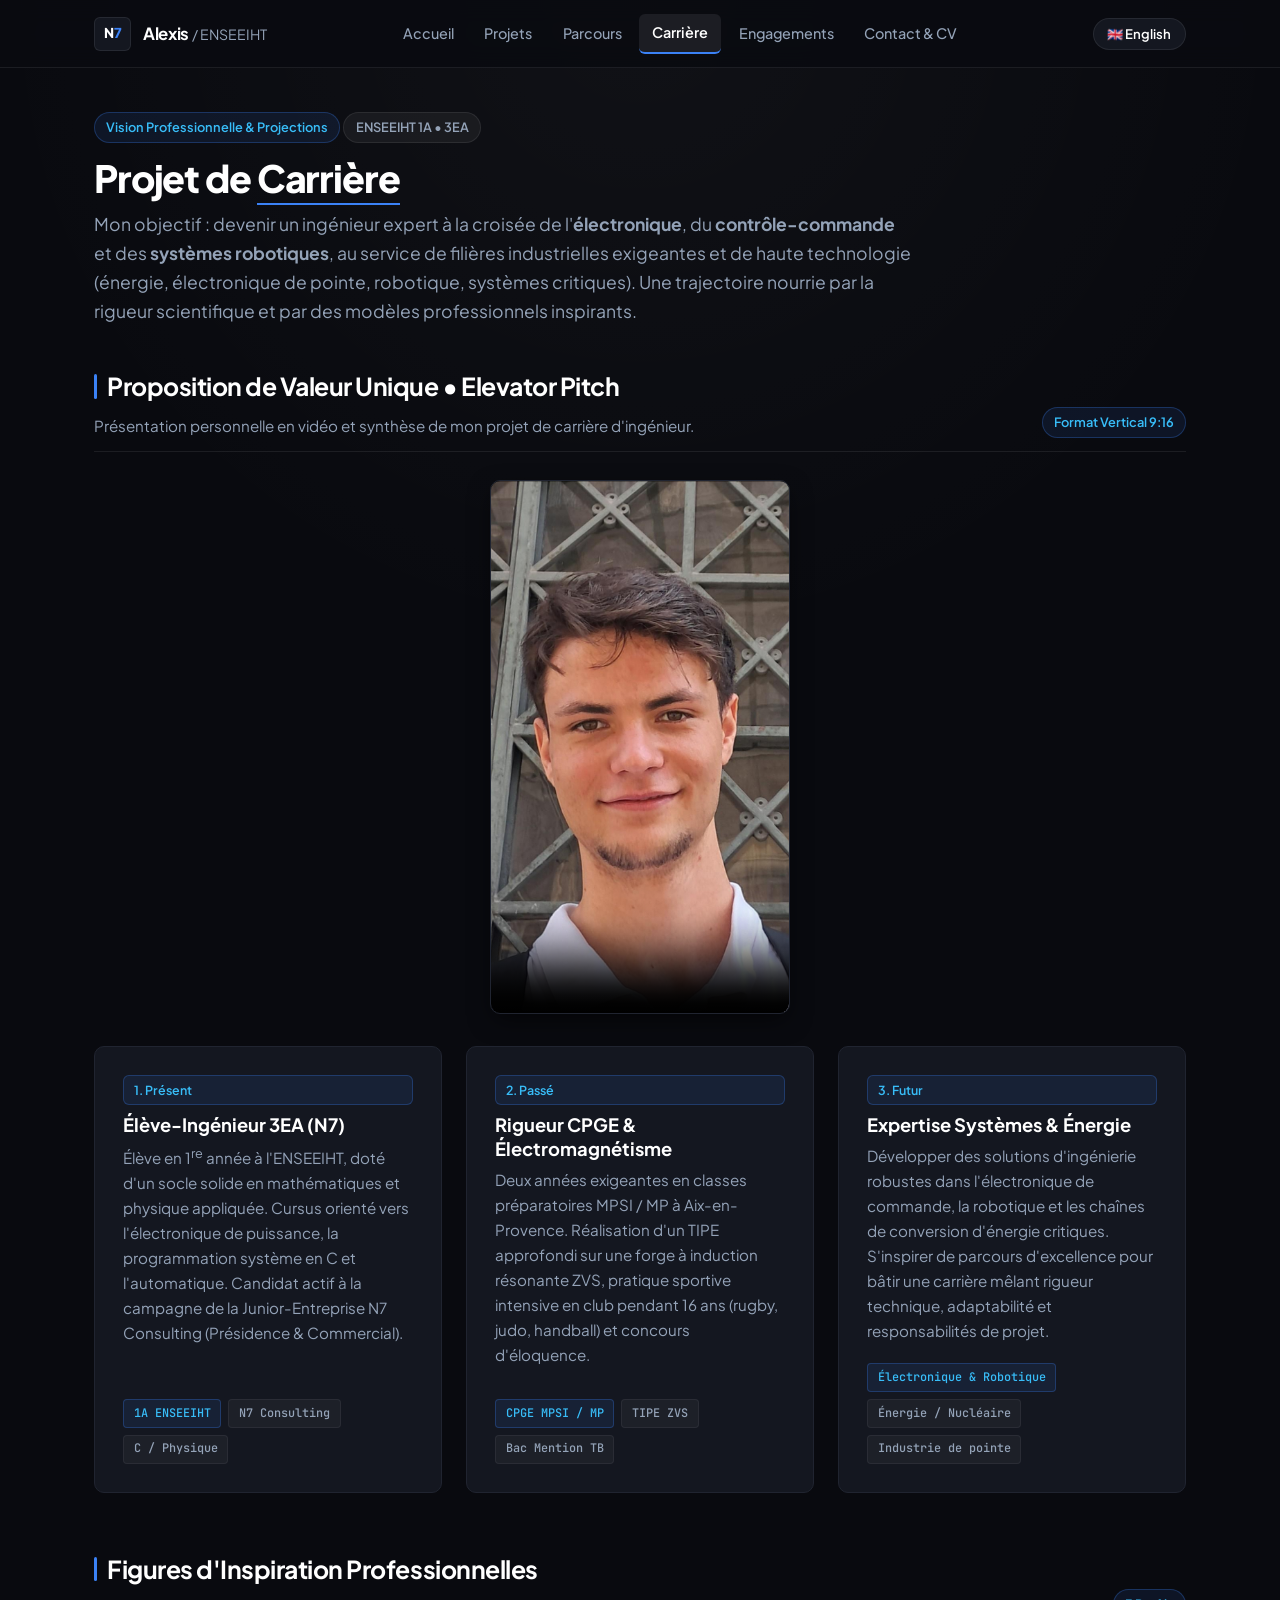
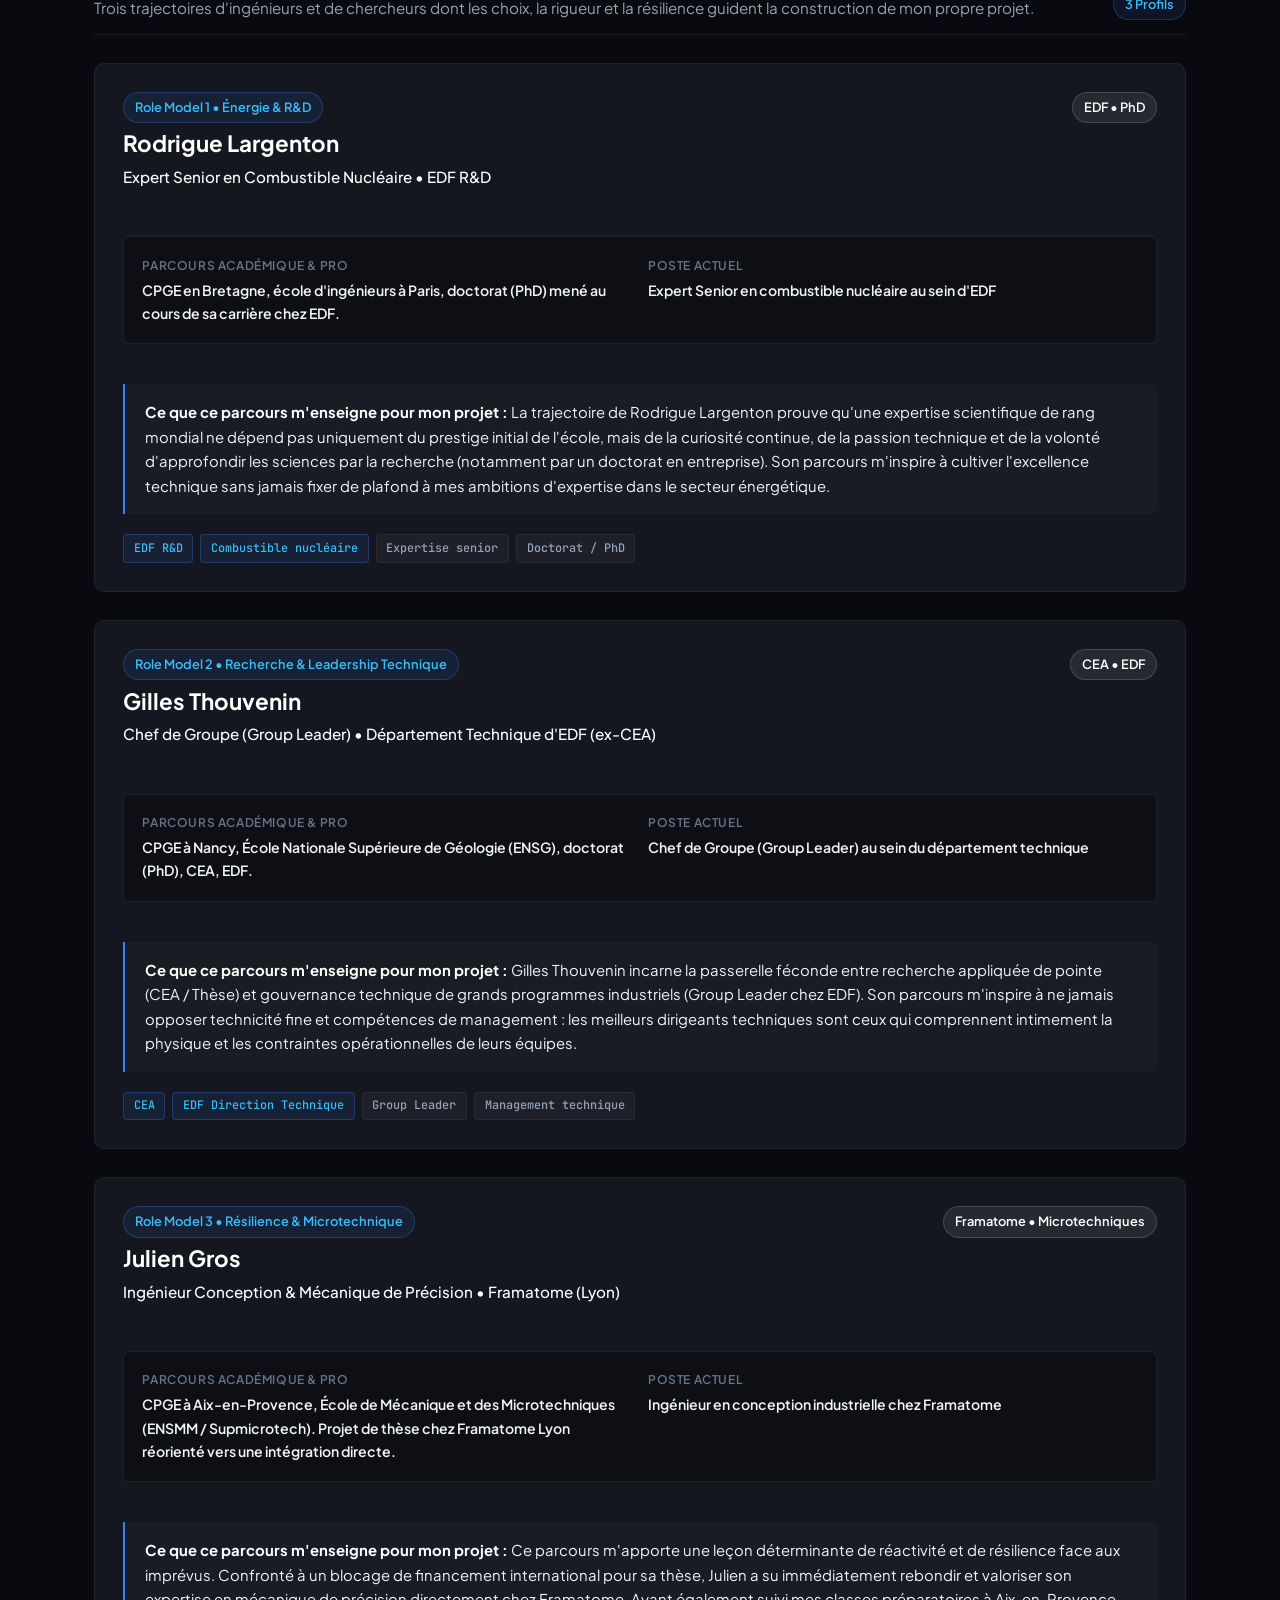
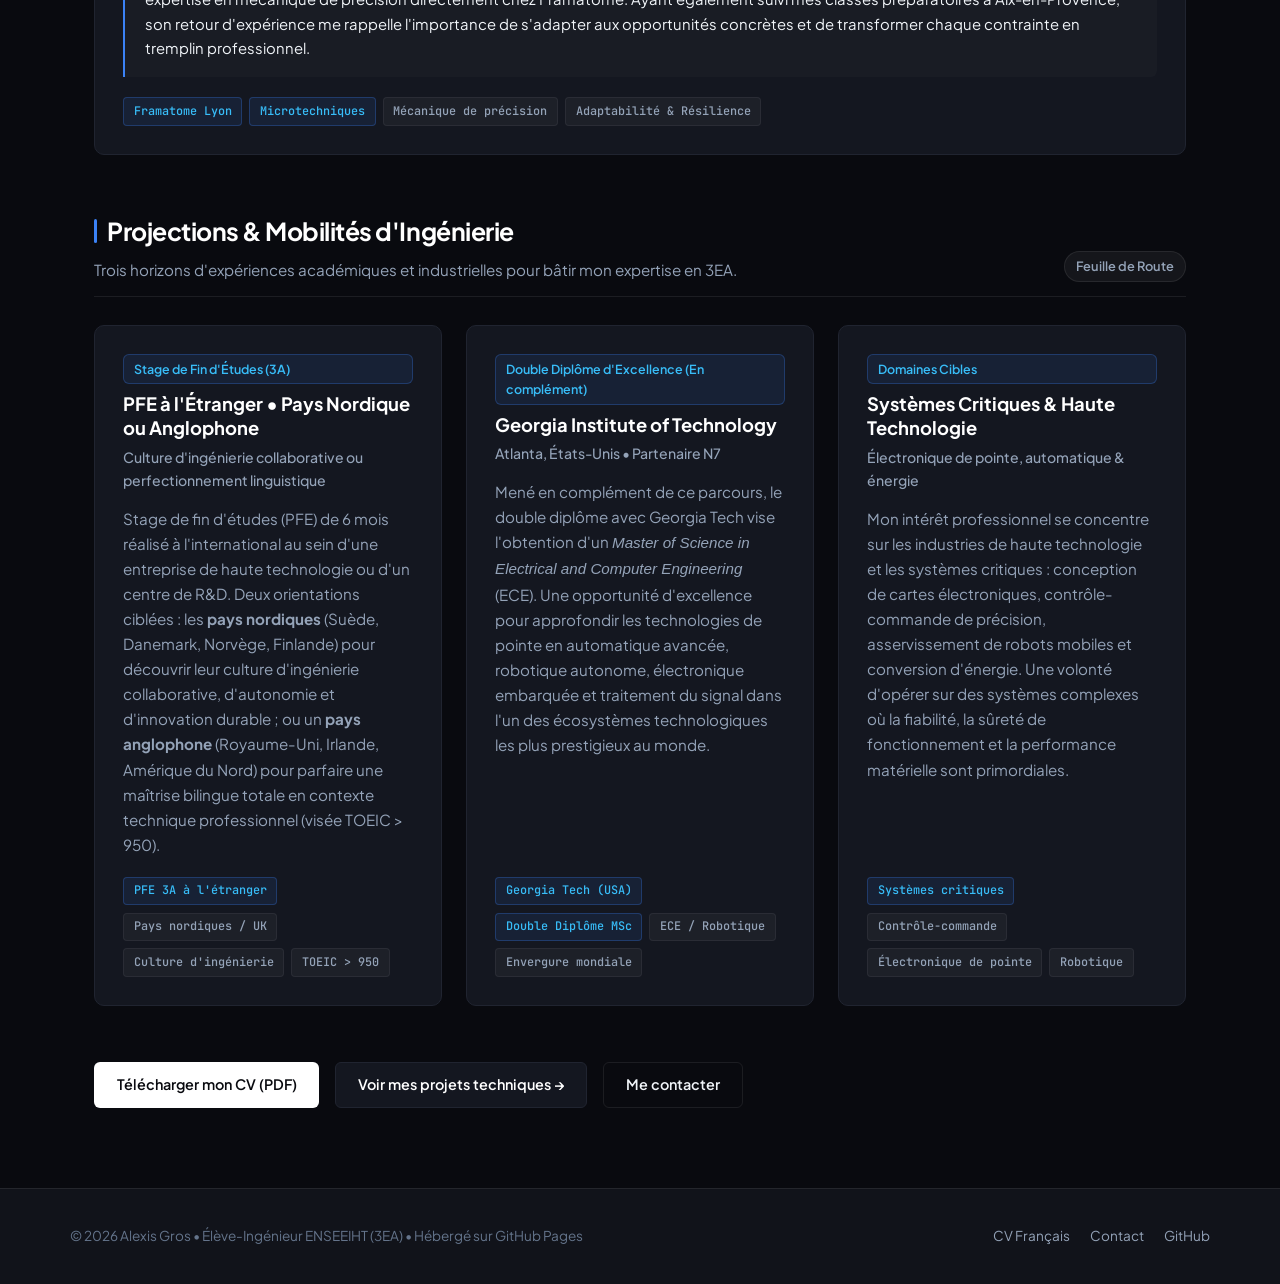
==== commit 7b36d58b: "Configuration du lecteur video HTML5 vertical pour pitch.mp4 compresse" ====
--- a/carriere.html
+++ b/carriere.html
@@ -79,16 +79,15 @@
         <span class="badge blue-detail"><span class="lang-fr">Format Vertical 9:16</span><span class="lang-en">Vertical 9:16</span></span>
       </div>
 
-      <!-- LECTEUR VIDÉO VERTICAL YOUTUBE (PITCH 9:16) -->
+      <!-- LECTEUR VIDÉO VERTICAL LOCAL (PITCH 9:16) -->
       <div class="video-box-vertical">
-        <iframe 
-          src="https://www.youtube-nocookie.com/embed/-MvSmDQEXtA" 
-          title="Elevator Pitch — Alexis Gros (ENSEEIHT)" 
-          loading="lazy" 
-          allow="accelerometer; autoplay; clipboard-write; encrypted-media; gyroscope; picture-in-picture; web-share" 
-          referrerpolicy="strict-origin-when-cross-origin" 
-          allowfullscreen>
-        </iframe>
+        <video controls playsinline preload="metadata" poster="./Devant LLG Crop.jpg">
+          <source src="./pitch.mp4" type="video/mp4">
+          <p>
+            <span class="lang-fr">Votre navigateur ne prend pas en charge la lecture de vidéos HTML5.</span>
+            <span class="lang-en">Your browser does not support HTML5 video playback.</span>
+          </p>
+        </video>
       </div>
 
       <div class="grid-3">
--- a/css/style.css
+++ b/css/style.css
@@ -249,6 +249,7 @@
   width: 100%;
   height: 100%;
   border: 0;
+  object-fit: cover;
   display: block;
 }
 
